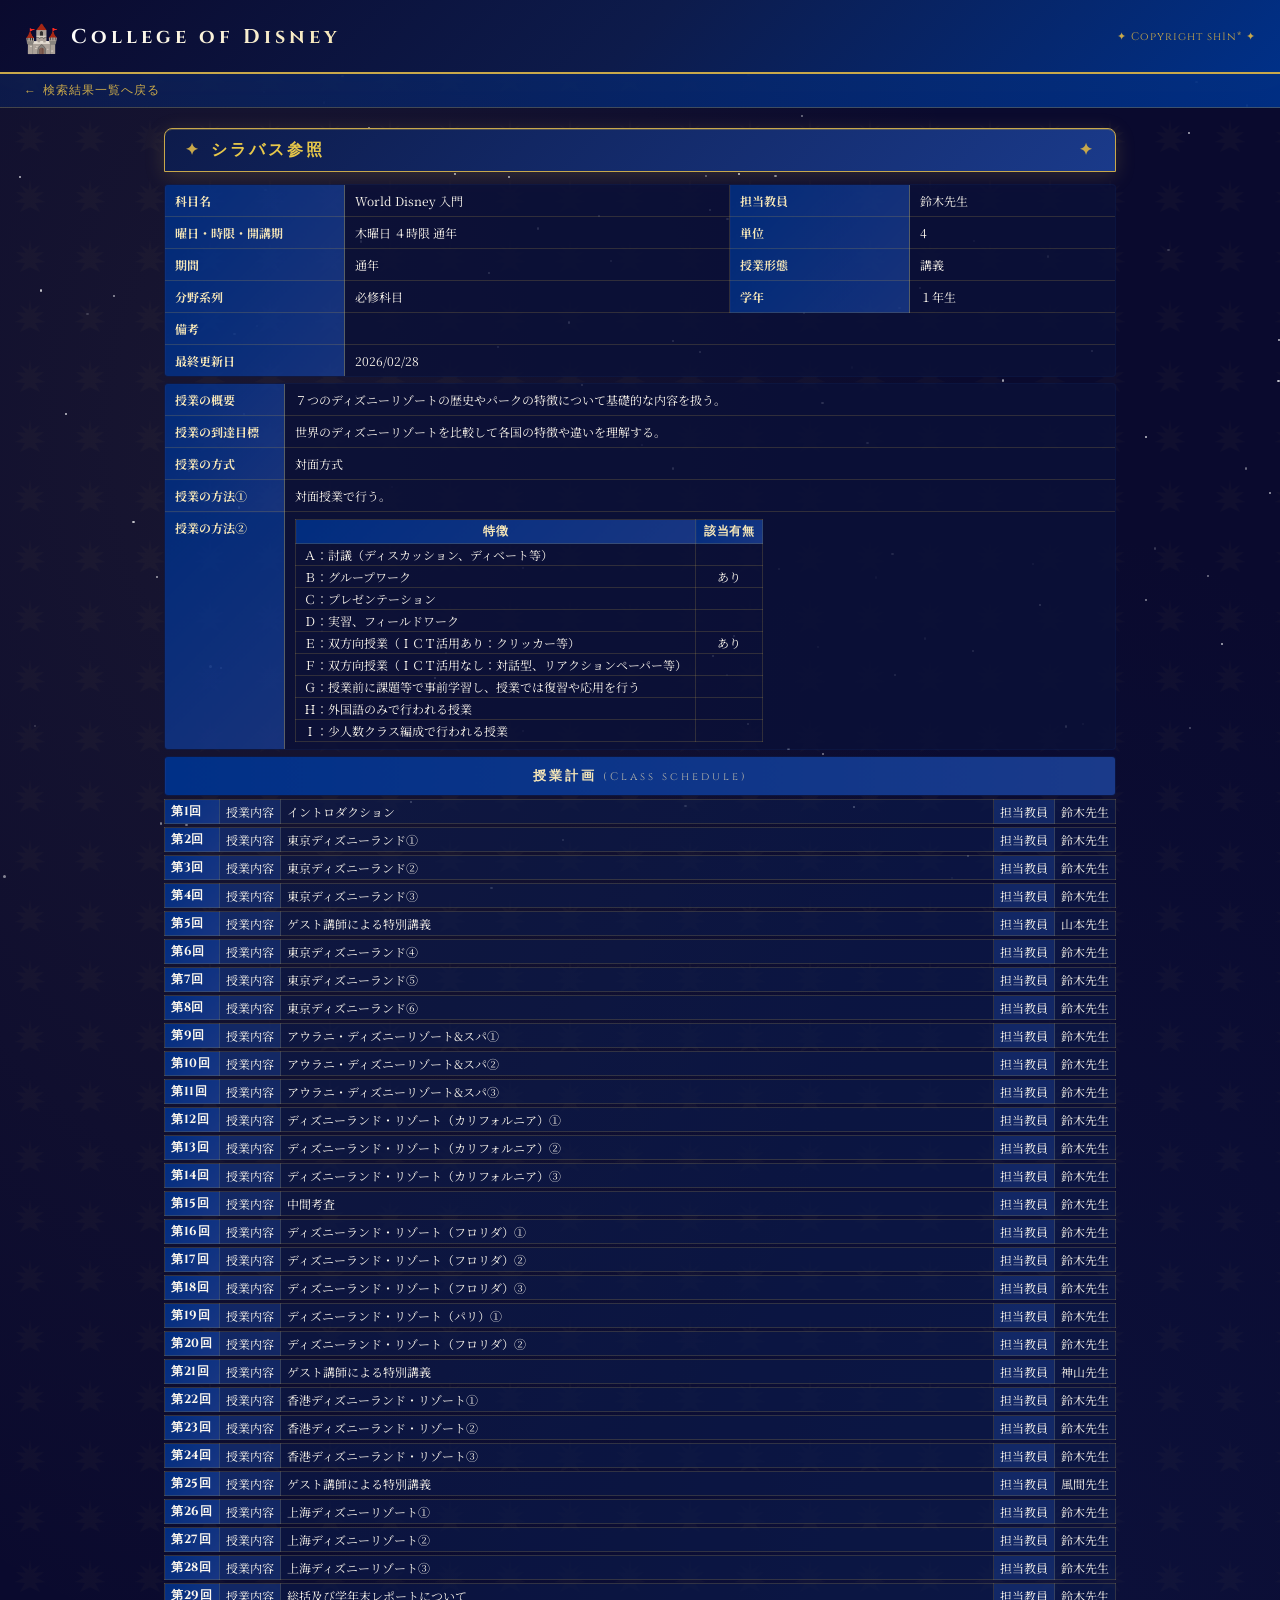
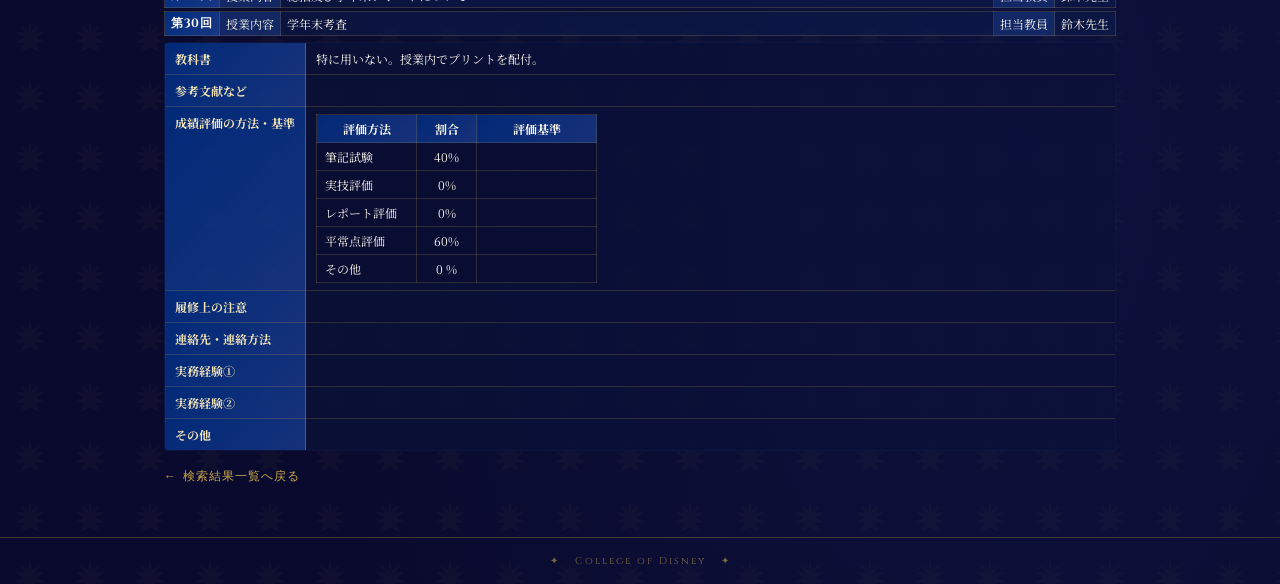
==== 00_通年/000404_World Disney 入門.html @ 27bf5c4a "Add files via upload" ====
<!DOCTYPE html>
<html lang="ja">
<head>
<meta charset="UTF-8">
<meta name="viewport" content="width=device-width, initial-scale=1.0">
<title>College of Disney</title>
<link href="https://fonts.googleapis.com/css2?family=Cinzel:wght@400;700;900&family=Noto+Serif+JP:wght@400;700&display=swap" rel="stylesheet">
<style>
  :root {
    --disney-blue: #003087;
    --disney-gold: #C8A84B;
    --disney-dark: #0A0A2E;
    --disney-midnight: #0D1B4B;
    --disney-sky: #1A3A8A;
    --disney-light-gold: #F5E6B8;
    --disney-cream: #FDF8EE;
    --disney-accent: #E8C84A;
    --disney-red: #C41E3A;
    --star-color: #FFD700;
  }

  * { margin: 0; padding: 0; box-sizing: border-box; }

  body {
    font-family: "Noto Serif JP", "游明朝", "Yu Mincho", serif;
    font-size: 13px;
    background: var(--disney-dark);
    color: var(--disney-cream);
    min-height: 100vh;
    background-image: 
      radial-gradient(ellipse at 20% 20%, rgba(200, 168, 75, 0.08) 0%, transparent 50%),
      radial-gradient(ellipse at 80% 80%, rgba(26, 58, 138, 0.15) 0%, transparent 50%),
      url("data:image/svg+xml,%3Csvg width='60' height='60' viewBox='0 0 60 60' xmlns='http://www.w3.org/2000/svg'%3E%3Cg fill='none' fill-rule='evenodd'%3E%3Cg fill='%23C8A84B' fill-opacity='0.03'%3E%3Cpath d='M30 0 L31.5 10 L40 5 L34 13 L44 12 L36 18 L45 22 L35 23 L40 32 L30 27 L20 32 L25 23 L15 22 L24 18 L16 12 L26 13 L20 5 L28.5 10 Z'/%3E%3C/g%3E%3C/g%3E%3C/svg%3E");
  }

  /* Sparkle animation */
  @keyframes sparkle {
    0%, 100% { opacity: 0; transform: scale(0.5); }
    50% { opacity: 1; transform: scale(1); }
  }
  @keyframes shimmer {
    0% { background-position: -200% center; }
    100% { background-position: 200% center; }
  }
  @keyframes float {
    0%, 100% { transform: translateY(0px); }
    50% { transform: translateY(-4px); }
  }
  @keyframes twinkle {
    0%, 100% { opacity: 0.3; }
    50% { opacity: 1; }
  }

  /* Stars background */
  .stars {
    position: fixed;
    top: 0; left: 0;
    width: 100%; height: 100%;
    pointer-events: none;
    z-index: 0;
    overflow: hidden;
  }
  .star {
    position: absolute;
    width: 2px; height: 2px;
    background: #fff;
    border-radius: 50%;
    animation: twinkle var(--duration, 3s) var(--delay, 0s) infinite;
  }

  /* Header */
  .header {
    position: relative;
    z-index: 10;
    background: linear-gradient(135deg, var(--disney-dark) 0%, var(--disney-midnight) 50%, var(--disney-blue) 100%);
    padding: 16px 24px;
    display: flex;
    align-items: center;
    justify-content: space-between;
    border-bottom: 2px solid var(--disney-gold);
    box-shadow: 0 4px 30px rgba(200, 168, 75, 0.3);
  }
  .header::before {
    content: '';
    position: absolute;
    bottom: -1px; left: 0; right: 0;
    height: 1px;
    background: linear-gradient(90deg, transparent, var(--disney-gold), transparent);
  }
  .header-logo {
    display: flex;
    align-items: center;
    gap: 12px;
  }
  .header-logo .db-badge {
    background: linear-gradient(135deg, var(--disney-gold), var(--disney-accent));
    color: var(--disney-dark);
    padding: 4px 10px;
    font-size: 11px;
    font-weight: 900;
    font-family: 'Cinzel', serif;
    border-radius: 4px;
    letter-spacing: 1px;
    box-shadow: 0 2px 8px rgba(200, 168, 75, 0.5);
  }
  .header-logo .portal-text {
    color: #fff;
    font-family: 'Cinzel', serif;
    font-size: 20px;
    font-weight: 700;
    letter-spacing: 4px;
    background: linear-gradient(135deg, #fff 0%, var(--disney-light-gold) 50%, #fff 100%);
    background-size: 200% auto;
    -webkit-background-clip: text;
    -webkit-text-fill-color: transparent;
    animation: shimmer 4s linear infinite;
  }
  .castle-icon {
    font-size: 28px;
    animation: float 3s ease-in-out infinite;
  }
  .header-right {
    color: var(--disney-gold);
    font-size: 11px;
    font-family: 'Cinzel', serif;
    letter-spacing: 1px;
  }

  /* Header links */
  .header-links {
    position: relative;
    z-index: 10;
    display: flex;
    gap: 12px;
    padding: 8px 24px;
    background: linear-gradient(90deg, rgba(13, 27, 75, 0.95), rgba(0, 48, 135, 0.95));
    border-bottom: 1px solid rgba(200, 168, 75, 0.3);
    font-size: 12px;
  }

  /* Main content */
  .main-wrapper {
    position: relative;
    z-index: 10;
    padding: 20px 24px;
    max-width: 1000px;
    margin: 0 auto;
  }

  /* Title bar */
  .page-title {
    background: linear-gradient(135deg, var(--disney-midnight), var(--disney-sky));
    border: 1px solid var(--disney-gold);
    border-radius: 8px 8px 0 0;
    padding: 10px 20px;
    font-family: 'Cinzel', serif;
    font-size: 16px;
    font-weight: 700;
    color: var(--disney-accent);
    margin-bottom: 12px;
    letter-spacing: 3px;
    display: flex;
    align-items: center;
    gap: 10px;
    box-shadow: 0 4px 20px rgba(200, 168, 75, 0.2), inset 0 1px 0 rgba(200, 168, 75, 0.3);
  }
  .page-title::before {
    content: '✦';
    color: var(--disney-gold);
    animation: sparkle 2s infinite;
  }
  .page-title::after {
    content: '✦';
    color: var(--disney-gold);
    animation: sparkle 2s infinite 1s;
    margin-left: auto;
  }

  /* Info table */
  .info-table {
    width: 100%;
    border-collapse: collapse;
    background: rgba(13, 27, 75, 0.6);
    margin-bottom: 3px;
    border: 1px solid rgba(200, 168, 75, 0.3);
    border-radius: 4px;
    overflow: hidden;
  }
  .info-table td, .info-table th {
    border: 1px solid rgba(200, 168, 75, 0.2);
    padding: 7px 10px;
    vertical-align: top;
    font-size: 12px;
  }
  .info-table .label {
    background: linear-gradient(135deg, rgba(0, 48, 135, 0.8), rgba(26, 58, 138, 0.8));
    color: var(--disney-light-gold);
    font-weight: 700;
    width: 180px;
    white-space: nowrap;
    border-right: 1px solid rgba(200, 168, 75, 0.4);
    font-family: 'Noto Serif JP', serif;
  }
  .info-table .label-en {
    font-size: 9px;
    color: rgba(200, 168, 75, 0.7);
    font-weight: normal;
    display: block;
    font-family: 'Cinzel', serif;
    letter-spacing: 0.5px;
    margin-top: 2px;
  }
  .info-table .value {
    background: rgba(10, 10, 46, 0.5);
    color: var(--disney-cream);
  }
  .info-table .section-header {
    background: linear-gradient(90deg, var(--disney-blue), var(--disney-sky));
    color: var(--disney-accent);
    font-weight: 700;
    font-size: 13px;
    font-family: 'Cinzel', serif;
    letter-spacing: 2px;
    border: none;
    padding: 8px 12px;
  }

  /* Class schedule table */
  .schedule-table {
    width: 100%;
    border-collapse: collapse;
    background: rgba(13, 27, 75, 0.6);
    margin-bottom: 3px;
  }
  .schedule-table td, .schedule-table th {
    border: 1px solid rgba(200, 168, 75, 0.2);
    padding: 5px 8px;
    vertical-align: top;
    font-size: 12px;
    color: var(--disney-cream);
  }

  /* Assessment table */
  .assess-table {
    width: 100%;
    border-collapse: collapse;
    background: rgba(10, 10, 46, 0.4);
  }
  .assess-table td, .assess-table th {
    border: 1px solid rgba(200, 168, 75, 0.2);
    padding: 5px 8px;
    font-size: 12px;
    color: var(--disney-cream);
  }
  .assess-table th {
    background: linear-gradient(135deg, rgba(0, 48, 135, 0.8), rgba(26, 58, 138, 0.8));
    color: var(--disney-light-gold);
    font-weight: 700;
    text-align: center;
    font-family: 'Noto Serif JP', serif;
  }
  .assess-table td { text-align: center; }
  .assess-table td:first-child { text-align: left; }

  a { color: var(--disney-gold); text-decoration: none; }
  a:hover { color: var(--disney-accent); text-decoration: underline; }

  .back-link {
    font-size: 12px;
    color: var(--disney-gold);
    cursor: pointer;
    text-decoration: none;
    display: inline-flex;
    align-items: center;
    gap: 6px;
    font-family: 'Cinzel', serif;
    letter-spacing: 1px;
    transition: color 0.2s;
  }
  .back-link::before { content: '← '; }
  .back-link:hover { color: var(--disney-accent); }

  .fav-link {
    font-size: 12px;
    color: var(--disney-gold);
    cursor: pointer;
    text-decoration: none;
  }

  /* Override inline styles for schedule cells */
  table [style*="background:#ddeeff"] {
    background: linear-gradient(135deg, rgba(0, 48, 135, 0.9), rgba(26, 58, 138, 0.9)) !important;
    color: var(--disney-light-gold) !important;
    border-color: rgba(200, 168, 75, 0.3) !important;
    font-family: 'Cinzel', serif;
    letter-spacing: 0.5px;
  }
  table [style*="background:#eef4ff"] {
    background: rgba(26, 58, 138, 0.5) !important;
    color: var(--disney-light-gold) !important;
    border-color: rgba(200, 168, 75, 0.2) !important;
  }
  table [style*="border:1px solid #aabbcc"] {
    border-color: rgba(200, 168, 75, 0.2) !important;
    color: var(--disney-cream) !important;
  }
  table [style*="background:#fff9e6"] {
    background: rgba(200, 168, 75, 0.1) !important;
    color: var(--disney-cream) !important;
  }

  /* Inner nested table theming */
  table table td, table table th {
    background: inherit;
    color: var(--disney-cream) !important;
    border-color: rgba(200, 168, 75, 0.2) !important;
  }
  table table th[style*="background:#ddeeff"] {
    background: linear-gradient(135deg, rgba(0, 48, 135, 0.9), rgba(26, 58, 138, 0.9)) !important;
    color: var(--disney-light-gold) !important;
  }

  /* Decorative divider */
  .magic-divider {
    text-align: center;
    color: var(--disney-gold);
    font-size: 14px;
    margin: 12px 0;
    letter-spacing: 8px;
    opacity: 0.7;
  }

  /* Section separator label */
  td.section-header-disney {
    background: linear-gradient(90deg, var(--disney-midnight), var(--disney-sky), var(--disney-midnight)) !important;
    color: var(--disney-accent) !important;
    font-family: 'Cinzel', serif !important;
    letter-spacing: 3px !important;
    text-align: center;
    font-size: 13px !important;
    padding: 10px !important;
    border-top: 1px solid rgba(200, 168, 75, 0.4) !important;
    border-bottom: 1px solid rgba(200, 168, 75, 0.4) !important;
  }

  /* Footer */
  .footer-bottom {
    position: relative;
    z-index: 10;
    text-align: center;
    padding: 16px;
    border-top: 1px solid rgba(200, 168, 75, 0.3);
    color: rgba(200, 168, 75, 0.6);
    font-family: 'Cinzel', serif;
    font-size: 10px;
    letter-spacing: 2px;
    margin-top: 20px;
  }
</style>
</head>
<body>

<!-- Twinkling stars background -->
<div class="stars" id="stars"></div>

<!-- Header -->
<div class="header">
  <div class="header-logo">
    <span class="castle-icon">🏰</span>
    <span class="portal-text">College of Disney</span>
  </div>
  <div class="header-right">✦ Copyright sh1n* ✦</div>
</div>

<!-- Header links -->
<div class="header-links">
  <a class="back-link" href="../index.html">検索結果一覧へ戻る</a>
</div>

<!-- Main content -->
<div class="main-wrapper">
  <div class="page-title">シラバス参照</div>

  <!-- Basic info table -->
  <table class="info-table">
    <tr>
      <td class="label">科目名</td>
      <td class="value">World Disney 入門</td>
      <td class="label">担当教員</td>
      <td class="value">鈴木先生</td>
    </tr>
    <tr>
      <td class="label">曜日・時限・開講期</td>
      <td class="value">木曜日 ４時限 通年</td>
      <td class="label">単位</td>
      <td class="value">4</td>
    </tr>
    <tr>
      <td class="label">期間</td>
      <td class="value">通年</td>
      <td class="label">授業形態</td>
      <td class="value">講義</td>
    </tr>
    <tr>
      <td class="label">分野系列</td>
      <td class="value">必修科目</td>
      <td class="label">学年</td>
      <td class="value">１年生</td>
    </tr>
    
    <tr>
      <td class="label">備考</td>
      <td class="value" colspan="3">&nbsp;</td>
    </tr>
    <tr>
      <td class="label">最終更新日</td>
      <td class="value" colspan="3">2026/02/28</td>
    </tr>
  </table>

  <!-- Outline -->
  <table class="info-table" style="margin-top:6px;">

    <tr>
      <td class="label" style="width:120px;">授業の概要</td>
      <td class="value">
        ７つのディズニーリゾートの歴史やパークの特徴について基礎的な内容を扱う。
      </td>
    </tr>

    <tr>
      <td class="label" style="width:120px;">授業の到達目標</td>
      <td class="value">
        世界のディズニーリゾートを比較して各国の特徴や違いを理解する。
      </td>
    </tr>

    <tr>
      <td class="label" style="width:120px;">授業の方式</td>
      <td class="value">対面方式</td>
    </tr>

    <tr>
      <td class="label" style="width:120px;">授業の方法①</td>
      <td class="value">
        対面授業で行う。
      </td>
    </tr>

    <tr>
      <td class="label" style="width:120px;">授業の方法②</td>
      <td class="value">
        <table style="border-collapse:collapse; font-size:12px;">
          <tr>
            <th style="border:1px solid #aabbcc; padding:3px 8px; background:#ddeeff;">特徴</th>
            <th style="border:1px solid #aabbcc; padding:3px 8px; background:#ddeeff;">該当有無</th>
          </tr>
          <tr><td style="border:1px solid #aabbcc; padding:2px 8px;">Ａ：討議（ディスカッション、ディベート等）</td><td style="border:1px solid #aabbcc; padding:2px 8px; text-align:center;"></td></tr>
          <tr><td style="border:1px solid #aabbcc; padding:2px 8px;">Ｂ：グループワーク</td><td style="border:1px solid #aabbcc; padding:2px 8px; text-align:center;">あり</td></tr>
          <tr><td style="border:1px solid #aabbcc; padding:2px 8px;">Ｃ：プレゼンテーション</td><td style="border:1px solid #aabbcc; padding:2px 8px; text-align:center;"></td></tr>
          <tr><td style="border:1px solid #aabbcc; padding:2px 8px;">Ｄ：実習、フィールドワーク</td><td style="border:1px solid #aabbcc; padding:2px 8px; text-align:center;"></td></tr>
          <tr><td style="border:1px solid #aabbcc; padding:2px 8px;">Ｅ：双方向授業（ＩＣＴ活用あり：クリッカー等）</td><td style="border:1px solid #aabbcc; padding:2px 8px; text-align:center;">あり</td></tr>
          <tr><td style="border:1px solid #aabbcc; padding:2px 8px;">Ｆ：双方向授業（ＩＣＴ活用なし：対話型、リアクションペーパー等）</td><td style="border:1px solid #aabbcc; padding:2px 8px; text-align:center;"></td></tr>
          <tr><td style="border:1px solid #aabbcc; padding:2px 8px;">Ｇ：授業前に課題等で事前学習し、授業では復習や応用を行う</td><td style="border:1px solid #aabbcc; padding:2px 8px; text-align:center;"></td></tr>
          <tr><td style="border:1px solid #aabbcc; padding:2px 8px;">Ｈ：外国語のみで行われる授業</td><td style="border:1px solid #aabbcc; padding:2px 8px; text-align:center;"></td></tr>
          <tr><td style="border:1px solid #aabbcc; padding:2px 8px;">Ｉ：少人数クラス編成で行われる授業</td><td style="border:1px solid #aabbcc; padding:2px 8px; text-align:center;"></td></tr>
        </table>
      </td>
    </tr>
  </table>

  <!-- Schedule -->
  <table class="info-table" style="margin-top:6px;">
    <tr>
      <td colspan="4" class="label" style="font-size:13px; background:linear-gradient(90deg, #003087, #1A3A8A); color:#F5E6B8; font-family:'Cinzel',serif; letter-spacing:3px; text-align:center; padding:10px;">
        授業計画 <span style="font-weight:normal; font-size:11px; color:rgba(245,230,184,0.7);">(Class schedule)</span>
      </td>
    </tr>
  </table>

  <table class="schedule-table">
    <tr>
      <td style="background:#ddeeff; font-weight:bold; width:55px; border:1px solid #aabbcc; padding:3px 6px;" rowspan="3">第1回</td>
      <td style="background:#eef4ff; border:1px solid #aabbcc; padding:3px 6px; width:55px; white-space:nowrap;">授業内容</td>
      <td style="border:1px solid #aabbcc; padding:3px 6px;">イントロダクション</td>
      <td style="background:#eef4ff; border:1px solid #aabbcc; padding:3px 6px; width:50px; text-align:center; white-space:nowrap;">担当教員</td>
      <td style="border:1px solid #aabbcc; padding:3px 6px; width:60px; white-space:nowrap;">鈴木先生</td>
    </tr>
  </table>

  <table class="schedule-table" style="margin-top:2px;">
    <tr>
      <td style="background:#ddeeff; font-weight:bold; width:55px; border:1px solid #aabbcc; padding:3px 6px;" rowspan="3">第2回</td>
      <td style="background:#eef4ff; border:1px solid #aabbcc; padding:3px 6px; width:55px; white-space:nowrap;">授業内容</td>
      <td style="border:1px solid #aabbcc; padding:3px 6px;">東京ディズニーランド①</td>
      <td style="background:#eef4ff; border:1px solid #aabbcc; padding:3px 6px; width:50px; text-align:center; white-space:nowrap;">担当教員</td>
      <td style="border:1px solid #aabbcc; padding:3px 6px; width:60px; white-space:nowrap;">鈴木先生</td>
    </tr>
  </table>

  <table class="schedule-table" style="margin-top:2px;">
    <tr>
      <td style="background:#ddeeff; font-weight:bold; width:55px; border:1px solid #aabbcc; padding:3px 6px;" rowspan="3">第3回</td>
      <td style="background:#eef4ff; border:1px solid #aabbcc; padding:3px 6px; width:55px; white-space:nowrap;">授業内容</td>
      <td style="border:1px solid #aabbcc; padding:3px 6px;">東京ディズニーランド②</td>
      <td style="background:#eef4ff; border:1px solid #aabbcc; padding:3px 6px; width:50px; text-align:center; white-space:nowrap;">担当教員</td>
      <td style="border:1px solid #aabbcc; padding:3px 6px; width:60px; white-space:nowrap;">鈴木先生</td>
    </tr>
  </table>

  <table class="schedule-table" style="margin-top:2px;">
    <tr>
      <td style="background:#ddeeff; font-weight:bold; width:55px; border:1px solid #aabbcc; padding:3px 6px;" rowspan="3">第4回</td>
      <td style="background:#eef4ff; border:1px solid #aabbcc; padding:3px 6px; width:55px; white-space:nowrap;">授業内容</td>
      <td style="border:1px solid #aabbcc; padding:3px 6px;">東京ディズニーランド③</td>
      <td style="background:#eef4ff; border:1px solid #aabbcc; padding:3px 6px; width:50px; text-align:center; white-space:nowrap;">担当教員</td>
      <td style="border:1px solid #aabbcc; padding:3px 6px; width:60px; white-space:nowrap;">鈴木先生</td>
    </tr>
  </table>

  <table class="schedule-table" style="margin-top:2px;">
    <tr>
      <td style="background:#ddeeff; font-weight:bold; width:55px; border:1px solid #aabbcc; padding:3px 6px;" rowspan="3">第5回</td>
      <td style="background:#eef4ff; border:1px solid #aabbcc; padding:3px 6px; width:55px; white-space:nowrap;">授業内容</td>
      <td style="border:1px solid #aabbcc; padding:3px 6px;">ゲスト講師による特別講義</td>
      <td style="background:#eef4ff; border:1px solid #aabbcc; padding:3px 6px; width:50px; text-align:center; white-space:nowrap;">担当教員</td>
      <td style="border:1px solid #aabbcc; padding:3px 6px; width:60px; white-space:nowrap;">山本先生</td>
    </tr>
  </table>

  <table class="schedule-table" style="margin-top:2px;">
    <tr>
      <td style="background:#ddeeff; font-weight:bold; width:55px; border:1px solid #aabbcc; padding:3px 6px;" rowspan="3">第6回</td>
      <td style="background:#eef4ff; border:1px solid #aabbcc; padding:3px 6px; width:55px; white-space:nowrap;">授業内容</td>
      <td style="border:1px solid #aabbcc; padding:3px 6px;">東京ディズニーランド④</td>
      <td style="background:#eef4ff; border:1px solid #aabbcc; padding:3px 6px; width:50px; text-align:center; white-space:nowrap;">担当教員</td>
      <td style="border:1px solid #aabbcc; padding:3px 6px; width:60px; white-space:nowrap;">鈴木先生</td>
    </tr>
  </table>

  <table class="schedule-table" style="margin-top:2px;">
    <tr>
      <td style="background:#ddeeff; font-weight:bold; width:55px; border:1px solid #aabbcc; padding:3px 6px;" rowspan="3">第7回</td>
      <td style="background:#eef4ff; border:1px solid #aabbcc; padding:3px 6px; width:55px; white-space:nowrap;">授業内容</td>
      <td style="border:1px solid #aabbcc; padding:3px 6px;">東京ディズニーランド⑤</td>
      <td style="background:#eef4ff; border:1px solid #aabbcc; padding:3px 6px; width:50px; text-align:center; white-space:nowrap;">担当教員</td>
      <td style="border:1px solid #aabbcc; padding:3px 6px; width:60px; white-space:nowrap;">鈴木先生</td>
    </tr>
  </table>

  <table class="schedule-table" style="margin-top:2px;">
    <tr>
      <td style="background:#ddeeff; font-weight:bold; width:55px; border:1px solid #aabbcc; padding:3px 6px;" rowspan="3">第8回</td>
      <td style="background:#eef4ff; border:1px solid #aabbcc; padding:3px 6px; width:55px; white-space:nowrap;">授業内容</td>
      <td style="border:1px solid #aabbcc; padding:3px 6px;">東京ディズニーランド⑥</td>
      <td style="background:#eef4ff; border:1px solid #aabbcc; padding:3px 6px; width:50px; text-align:center; white-space:nowrap;">担当教員</td>
      <td style="border:1px solid #aabbcc; padding:3px 6px; width:60px; white-space:nowrap;">鈴木先生</td>
    </tr>
  </table>

  <table class="schedule-table" style="margin-top:2px;">
    <tr>
      <td style="background:#ddeeff; font-weight:bold; width:55px; border:1px solid #aabbcc; padding:3px 6px;" rowspan="3">第9回</td>
      <td style="background:#eef4ff; border:1px solid #aabbcc; padding:3px 6px; width:55px; white-space:nowrap;">授業内容</td>
      <td style="border:1px solid #aabbcc; padding:3px 6px;">アウラニ・ディズニーリゾート&スパ①</td>
      <td style="background:#eef4ff; border:1px solid #aabbcc; padding:3px 6px; width:50px; text-align:center; white-space:nowrap;">担当教員</td>
      <td style="border:1px solid #aabbcc; padding:3px 6px; width:60px; white-space:nowrap;">鈴木先生</td>
    </tr>
  </table>

  <table class="schedule-table" style="margin-top:2px;">
    <tr>
      <td style="background:#ddeeff; font-weight:bold; width:55px; border:1px solid #aabbcc; padding:3px 6px;" rowspan="3">第10回</td>
      <td style="background:#eef4ff; border:1px solid #aabbcc; padding:3px 6px; width:55px; white-space:nowrap;">授業内容</td>
      <td style="border:1px solid #aabbcc; padding:3px 6px;">アウラニ・ディズニーリゾート&スパ②</td>
      <td style="background:#eef4ff; border:1px solid #aabbcc; padding:3px 6px; width:50px; text-align:center; white-space:nowrap;">担当教員</td>
      <td style="border:1px solid #aabbcc; padding:3px 6px; width:60px; white-space:nowrap;">鈴木先生</td>
    </tr>
  </table>

  <table class="schedule-table" style="margin-top:2px;">
    <tr>
      <td style="background:#ddeeff; font-weight:bold; width:55px; border:1px solid #aabbcc; padding:3px 6px;" rowspan="3">第11回</td>
      <td style="background:#eef4ff; border:1px solid #aabbcc; padding:3px 6px; width:55px; white-space:nowrap;">授業内容</td>
      <td style="border:1px solid #aabbcc; padding:3px 6px;">アウラニ・ディズニーリゾート&スパ③</td>
      <td style="background:#eef4ff; border:1px solid #aabbcc; padding:3px 6px; width:50px; text-align:center; white-space:nowrap;">担当教員</td>
      <td style="border:1px solid #aabbcc; padding:3px 6px; width:60px; white-space:nowrap;">鈴木先生</td>
    </tr>
  </table>

  <table class="schedule-table" style="margin-top:2px;">
    <tr>
      <td style="background:#ddeeff; font-weight:bold; width:55px; border:1px solid #aabbcc; padding:3px 6px;" rowspan="3">第12回</td>
      <td style="background:#eef4ff; border:1px solid #aabbcc; padding:3px 6px; width:55px; white-space:nowrap;">授業内容</td>
      <td style="border:1px solid #aabbcc; padding:3px 6px;">ディズニーランド・リゾート（カリフォルニア）①</td>
      <td style="background:#eef4ff; border:1px solid #aabbcc; padding:3px 6px; width:50px; text-align:center; white-space:nowrap;">担当教員</td>
      <td style="border:1px solid #aabbcc; padding:3px 6px; width:60px; white-space:nowrap;">鈴木先生</td>
    </tr>
  </table>

  <table class="schedule-table" style="margin-top:2px;">
    <tr>
      <td style="background:#ddeeff; font-weight:bold; width:55px; border:1px solid #aabbcc; padding:3px 6px;" rowspan="3">第13回</td>
      <td style="background:#eef4ff; border:1px solid #aabbcc; padding:3px 6px; width:55px; white-space:nowrap;">授業内容</td>
      <td style="border:1px solid #aabbcc; padding:3px 6px;">ディズニーランド・リゾート（カリフォルニア）②</td>
      <td style="background:#eef4ff; border:1px solid #aabbcc; padding:3px 6px; width:50px; text-align:center; white-space:nowrap;">担当教員</td>
      <td style="border:1px solid #aabbcc; padding:3px 6px; width:60px; white-space:nowrap;">鈴木先生</td>
    </tr>
  </table>

  <table class="schedule-table" style="margin-top:2px;">
    <tr>
      <td style="background:#ddeeff; font-weight:bold; width:55px; border:1px solid #aabbcc; padding:3px 6px;" rowspan="3">第14回</td>
      <td style="background:#eef4ff; border:1px solid #aabbcc; padding:3px 6px; width:55px; white-space:nowrap;">授業内容</td>
      <td style="border:1px solid #aabbcc; padding:3px 6px;">ディズニーランド・リゾート（カリフォルニア）③</td>
      <td style="background:#eef4ff; border:1px solid #aabbcc; padding:3px 6px; width:50px; text-align:center; white-space:nowrap;">担当教員</td>
      <td style="border:1px solid #aabbcc; padding:3px 6px; width:60px; white-space:nowrap;">鈴木先生</td>
    </tr>
  </table>

  <table class="schedule-table" style="margin-top:2px;">
    <tr>
      <td style="background:#ddeeff; font-weight:bold; width:55px; border:1px solid #aabbcc; padding:3px 6px;" rowspan="3">第15回</td>
      <td style="background:#eef4ff; border:1px solid #aabbcc; padding:3px 6px; width:55px; white-space:nowrap;">授業内容</td>
      <td style="border:1px solid #aabbcc; padding:3px 6px;">中間考査</td>
      <td style="background:#eef4ff; border:1px solid #aabbcc; padding:3px 6px; width:50px; text-align:center; white-space:nowrap;">担当教員</td>
      <td style="border:1px solid #aabbcc; padding:3px 6px; width:60px; white-space:nowrap;">鈴木先生</td>
    </tr>
  </table>

  <table class="schedule-table" style="margin-top:2px;">
    <tr>
      <td style="background:#ddeeff; font-weight:bold; width:55px; border:1px solid #aabbcc; padding:3px 6px;" rowspan="3">第16回</td>
      <td style="background:#eef4ff; border:1px solid #aabbcc; padding:3px 6px; width:55px; white-space:nowrap;">授業内容</td>
      <td style="border:1px solid #aabbcc; padding:3px 6px;">ディズニーランド・リゾート（フロリダ）①</td>
      <td style="background:#eef4ff; border:1px solid #aabbcc; padding:3px 6px; width:50px; text-align:center; white-space:nowrap;">担当教員</td>
      <td style="border:1px solid #aabbcc; padding:3px 6px; width:60px; white-space:nowrap;">鈴木先生</td>
    </tr>
  </table>

  <table class="schedule-table" style="margin-top:2px;">
    <tr>
      <td style="background:#ddeeff; font-weight:bold; width:55px; border:1px solid #aabbcc; padding:3px 6px;" rowspan="3">第17回</td>
      <td style="background:#eef4ff; border:1px solid #aabbcc; padding:3px 6px; width:55px; white-space:nowrap;">授業内容</td>
      <td style="border:1px solid #aabbcc; padding:3px 6px;">ディズニーランド・リゾート（フロリダ）②</td>
      <td style="background:#eef4ff; border:1px solid #aabbcc; padding:3px 6px; width:50px; text-align:center; white-space:nowrap;">担当教員</td>
      <td style="border:1px solid #aabbcc; padding:3px 6px; width:60px; white-space:nowrap;">鈴木先生</td>
    </tr>
  </table>

  <table class="schedule-table" style="margin-top:2px;">
    <tr>
      <td style="background:#ddeeff; font-weight:bold; width:55px; border:1px solid #aabbcc; padding:3px 6px;" rowspan="3">第18回</td>
      <td style="background:#eef4ff; border:1px solid #aabbcc; padding:3px 6px; width:55px; white-space:nowrap;">授業内容</td>
      <td style="border:1px solid #aabbcc; padding:3px 6px;">ディズニーランド・リゾート（フロリダ）③</td>
      <td style="background:#eef4ff; border:1px solid #aabbcc; padding:3px 6px; width:50px; text-align:center; white-space:nowrap;">担当教員</td>
      <td style="border:1px solid #aabbcc; padding:3px 6px; width:60px; white-space:nowrap;">鈴木先生</td>
    </tr>
  </table>

  <table class="schedule-table" style="margin-top:2px;">
    <tr>
      <td style="background:#ddeeff; font-weight:bold; width:55px; border:1px solid #aabbcc; padding:3px 6px;" rowspan="3">第19回</td>
      <td style="background:#eef4ff; border:1px solid #aabbcc; padding:3px 6px; width:55px; white-space:nowrap;">授業内容</td>
      <td style="border:1px solid #aabbcc; padding:3px 6px;">ディズニーランド・リゾート（パリ）①</td>
      <td style="background:#eef4ff; border:1px solid #aabbcc; padding:3px 6px; width:50px; text-align:center; white-space:nowrap;">担当教員</td>
      <td style="border:1px solid #aabbcc; padding:3px 6px; width:60px; white-space:nowrap;">鈴木先生</td>
    </tr>
  </table>

  <table class="schedule-table" style="margin-top:2px;">
    <tr>
      <td style="background:#ddeeff; font-weight:bold; width:55px; border:1px solid #aabbcc; padding:3px 6px;" rowspan="3">第20回</td>
      <td style="background:#eef4ff; border:1px solid #aabbcc; padding:3px 6px; width:55px; white-space:nowrap;">授業内容</td>
      <td style="border:1px solid #aabbcc; padding:3px 6px;">ディズニーランド・リゾート（フロリダ）②</td>
      <td style="background:#eef4ff; border:1px solid #aabbcc; padding:3px 6px; width:50px; text-align:center; white-space:nowrap;">担当教員</td>
      <td style="border:1px solid #aabbcc; padding:3px 6px; width:60px; white-space:nowrap;">鈴木先生</td>
    </tr>
  </table>

  <table class="schedule-table" style="margin-top:2px;">
    <tr>
      <td style="background:#ddeeff; font-weight:bold; width:55px; border:1px solid #aabbcc; padding:3px 6px;" rowspan="3">第21回</td>
      <td style="background:#eef4ff; border:1px solid #aabbcc; padding:3px 6px; width:55px; white-space:nowrap;">授業内容</td>
      <td style="border:1px solid #aabbcc; padding:3px 6px;">ゲスト講師による特別講義</td>
      <td style="background:#eef4ff; border:1px solid #aabbcc; padding:3px 6px; width:50px; text-align:center; white-space:nowrap;">担当教員</td>
      <td style="border:1px solid #aabbcc; padding:3px 6px; width:60px; white-space:nowrap;">神山先生</td>
    </tr>
  </table>

  <table class="schedule-table" style="margin-top:2px;">
    <tr>
      <td style="background:#ddeeff; font-weight:bold; width:55px; border:1px solid #aabbcc; padding:3px 6px;" rowspan="3">第22回</td>
      <td style="background:#eef4ff; border:1px solid #aabbcc; padding:3px 6px; width:55px; white-space:nowrap;">授業内容</td>
      <td style="border:1px solid #aabbcc; padding:3px 6px;">香港ディズニーランド・リゾート①</td>
      <td style="background:#eef4ff; border:1px solid #aabbcc; padding:3px 6px; width:50px; text-align:center; white-space:nowrap;">担当教員</td>
      <td style="border:1px solid #aabbcc; padding:3px 6px; width:60px; white-space:nowrap;">鈴木先生</td>
    </tr>
  </table>

  <table class="schedule-table" style="margin-top:2px;">
    <tr>
      <td style="background:#ddeeff; font-weight:bold; width:55px; border:1px solid #aabbcc; padding:3px 6px;" rowspan="3">第23回</td>
      <td style="background:#eef4ff; border:1px solid #aabbcc; padding:3px 6px; width:55px; white-space:nowrap;">授業内容</td>
      <td style="border:1px solid #aabbcc; padding:3px 6px;">香港ディズニーランド・リゾート②</td>
      <td style="background:#eef4ff; border:1px solid #aabbcc; padding:3px 6px; width:50px; text-align:center; white-space:nowrap;">担当教員</td>
      <td style="border:1px solid #aabbcc; padding:3px 6px; width:60px; white-space:nowrap;">鈴木先生</td>
    </tr>
  </table>

  <table class="schedule-table" style="margin-top:2px;">
    <tr>
      <td style="background:#ddeeff; font-weight:bold; width:55px; border:1px solid #aabbcc; padding:3px 6px;" rowspan="3">第24回</td>
      <td style="background:#eef4ff; border:1px solid #aabbcc; padding:3px 6px; width:55px; white-space:nowrap;">授業内容</td>
      <td style="border:1px solid #aabbcc; padding:3px 6px;">香港ディズニーランド・リゾート③</td>
      <td style="background:#eef4ff; border:1px solid #aabbcc; padding:3px 6px; width:50px; text-align:center; white-space:nowrap;">担当教員</td>
      <td style="border:1px solid #aabbcc; padding:3px 6px; width:60px; white-space:nowrap;">鈴木先生</td>
    </tr>
  </table>

  <table class="schedule-table" style="margin-top:2px;">
    <tr>
      <td style="background:#ddeeff; font-weight:bold; width:55px; border:1px solid #aabbcc; padding:3px 6px;" rowspan="3">第25回</td>
      <td style="background:#eef4ff; border:1px solid #aabbcc; padding:3px 6px; width:55px; white-space:nowrap;">授業内容</td>
      <td style="border:1px solid #aabbcc; padding:3px 6px;">ゲスト講師による特別講義</td>
      <td style="background:#eef4ff; border:1px solid #aabbcc; padding:3px 6px; width:50px; text-align:center; white-space:nowrap;">担当教員</td>
      <td style="border:1px solid #aabbcc; padding:3px 6px; width:60px; white-space:nowrap;">風間先生</td>
    </tr>
  </table>

  <table class="schedule-table" style="margin-top:2px;">
    <tr>
      <td style="background:#ddeeff; font-weight:bold; width:55px; border:1px solid #aabbcc; padding:3px 6px;" rowspan="3">第26回</td>
      <td style="background:#eef4ff; border:1px solid #aabbcc; padding:3px 6px; width:55px; white-space:nowrap;">授業内容</td>
      <td style="border:1px solid #aabbcc; padding:3px 6px;">上海ディズニーリゾート①</td>
      <td style="background:#eef4ff; border:1px solid #aabbcc; padding:3px 6px; width:50px; text-align:center; white-space:nowrap;">担当教員</td>
      <td style="border:1px solid #aabbcc; padding:3px 6px; width:60px; white-space:nowrap;">鈴木先生</td>
    </tr>
  </table>

  <table class="schedule-table" style="margin-top:2px;">
    <tr>
      <td style="background:#ddeeff; font-weight:bold; width:55px; border:1px solid #aabbcc; padding:3px 6px;" rowspan="3">第27回</td>
      <td style="background:#eef4ff; border:1px solid #aabbcc; padding:3px 6px; width:55px; white-space:nowrap;">授業内容</td>
      <td style="border:1px solid #aabbcc; padding:3px 6px;">上海ディズニーリゾート②</td>
      <td style="background:#eef4ff; border:1px solid #aabbcc; padding:3px 6px; width:50px; text-align:center; white-space:nowrap;">担当教員</td>
      <td style="border:1px solid #aabbcc; padding:3px 6px; width:60px; white-space:nowrap;">鈴木先生</td>
    </tr>
  </table>

  <table class="schedule-table" style="margin-top:2px;">
    <tr>
      <td style="background:#ddeeff; font-weight:bold; width:55px; border:1px solid #aabbcc; padding:3px 6px;" rowspan="3">第28回</td>
      <td style="background:#eef4ff; border:1px solid #aabbcc; padding:3px 6px; width:55px; white-space:nowrap;">授業内容</td>
      <td style="border:1px solid #aabbcc; padding:3px 6px;">上海ディズニーリゾート③</td>
      <td style="background:#eef4ff; border:1px solid #aabbcc; padding:3px 6px; width:50px; text-align:center; white-space:nowrap;">担当教員</td>
      <td style="border:1px solid #aabbcc; padding:3px 6px; width:60px; white-space:nowrap;">鈴木先生</td>
    </tr>
  </table>

  <table class="schedule-table" style="margin-top:2px;">
    <tr>
      <td style="background:#ddeeff; font-weight:bold; width:55px; border:1px solid #aabbcc; padding:3px 6px;" rowspan="3">第29回</td>
      <td style="background:#eef4ff; border:1px solid #aabbcc; padding:3px 6px; width:55px; white-space:nowrap;">授業内容</td>
      <td style="border:1px solid #aabbcc; padding:3px 6px;">総括及び学年末レポートについて</td>
      <td style="background:#eef4ff; border:1px solid #aabbcc; padding:3px 6px; width:50px; text-align:center; white-space:nowrap;">担当教員</td>
      <td style="border:1px solid #aabbcc; padding:3px 6px; width:60px; white-space:nowrap;">鈴木先生</td>
    </tr>
  </table>

  <table class="schedule-table" style="margin-top:2px;">
    <tr>
      <td style="background:#ddeeff; font-weight:bold; width:55px; border:1px solid #aabbcc; padding:3px 6px;" rowspan="3">第30回</td>
      <td style="background:#eef4ff; border:1px solid #aabbcc; padding:3px 6px; width:55px; white-space:nowrap;">授業内容</td>
      <td style="border:1px solid #aabbcc; padding:3px 6px;">学年末考査</td>
      <td style="background:#eef4ff; border:1px solid #aabbcc; padding:3px 6px; width:50px; text-align:center; white-space:nowrap;">担当教員</td>
      <td style="border:1px solid #aabbcc; padding:3px 6px; width:60px; white-space:nowrap;">鈴木先生</td>
    </tr>
  </table>

  <!-- Remaining fields -->
  <table class="info-table" style="margin-top:6px;">

    <tr>
      <td class="label" style="width:120px;">教科書</td>
      <td class="value">特に用いない。授業内でプリントを配付。</td>
    </tr>

    <tr>
      <td class="label" style="width:120px;">参考文献など</td>
      <td class="value"></td>
    </tr>
    <tr>
      <td class="label" style="width:120px;">成績評価の方法・基準</td>
      <td class="value">
        <table class="assess-table" style="width:auto;">
          <tr>
            <th style="width:100px;">評価方法</th>
            <th style="width:60px;">割合</th>
            <th style="width:120px;">評価基準</th>
          </tr>
          <tr>
            <td>筆記試験</td>
            <td>40%</td>
            <td></td>
          </tr>
          <tr>
            <td>実技評価</td>
            <td>0%</td>
            <td></td>
          </tr>
          <tr>
            <td>レポート評価</td>
            <td>0%</td>
            <td></td>
          </tr>
          <tr>
            <td>平常点評価</td>
            <td>60%</td>
            <td></td>
          </tr>
          <tr>
            <td>その他</td>
            <td>0 %</td>
            <td></td>
          </tr>
        </table>
      </td>
    </tr>
    <tr>
      <td class="label" style="width:120px;">履修上の注意</td>
      <td class="value"></td>
    </tr>

    <tr>
      <td class="label" style="width:120px;">連絡先・連絡方法</td>
      <td class="value"></td>
    </tr>

    <tr>
      <td class="label" style="width:120px;">実務経験①</td>
      <td class="value"></td>
    </tr>

    <tr>
      <td class="label" style="width:120px;">実務経験②</td>
      <td class="value"></td>
    </tr>

    <tr>
      <td class="label" style="width:120px;">その他</td>
      <td class="value"></td>
    </tr>
    
  </table>

  <div style="padding: 12px 0; font-size:12px;">
    <a href="../index.html" class="back-link">検索結果一覧へ戻る</a>
  </div>

</div>

<div class="footer-bottom">
  ✦ &nbsp; College of Disney &nbsp; ✦
</div>

<script>
  // Generate twinkling stars
  const starsContainer = document.getElementById('stars');
  for (let i = 0; i < 120; i++) {
    const star = document.createElement('div');
    star.className = 'star';
    star.style.cssText = `
      left: ${Math.random() * 100}%;
      top: ${Math.random() * 100}%;
      --duration: ${2 + Math.random() * 4}s;
      --delay: ${Math.random() * 4}s;
      width: ${Math.random() > 0.8 ? 3 : 2}px;
      height: ${Math.random() > 0.8 ? 3 : 2}px;
      opacity: ${Math.random() * 0.7 + 0.1};
    `;
    starsContainer.appendChild(star);
  }
</script>
</body>
</html>
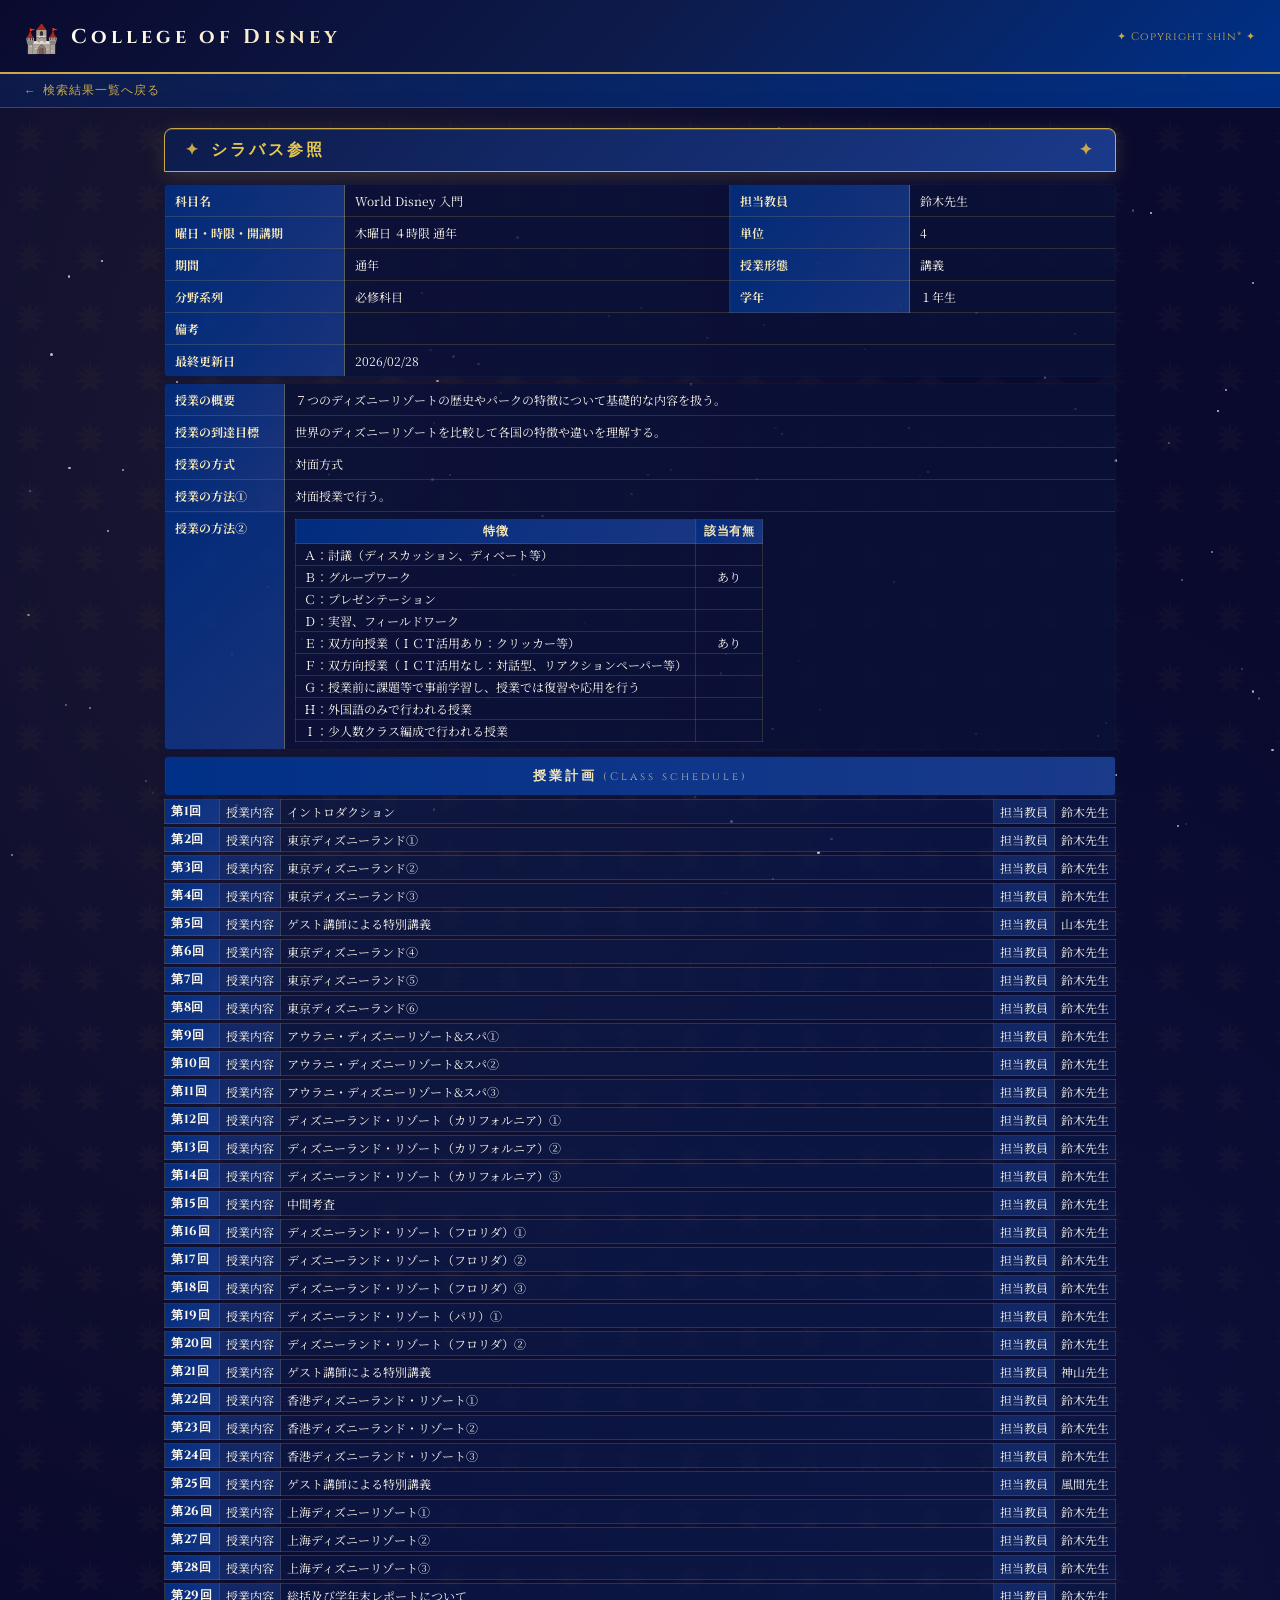
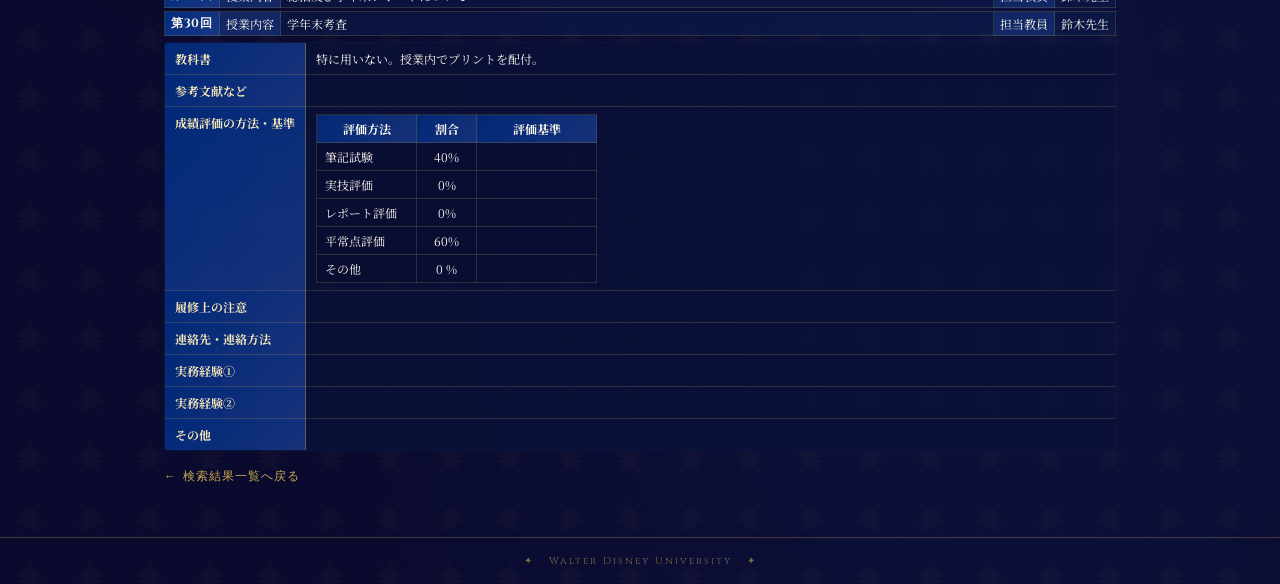
==== commit 6fc525b0: "Update 000404_World Disney 入門.html" ====
--- a/00_通年/000404_World Disney 入門.html
+++ b/00_通年/000404_World Disney 入門.html
@@ -3,7 +3,7 @@
 <head>
 <meta charset="UTF-8">
 <meta name="viewport" content="width=device-width, initial-scale=1.0">
-<title>College of Disney</title>
+<title>Walter Disney University</title>
 <link href="https://fonts.googleapis.com/css2?family=Cinzel:wght@400;700;900&family=Noto+Serif+JP:wght@400;700&display=swap" rel="stylesheet">
 <style>
   :root {
@@ -861,7 +861,7 @@
 </div>
 
 <div class="footer-bottom">
-  ✦ &nbsp; College of Disney &nbsp; ✦
+  ✦ &nbsp; Walter Disney University &nbsp; ✦
 </div>
 
 <script>
@@ -883,4 +883,4 @@
   }
 </script>
 </body>
-</html>+</html>
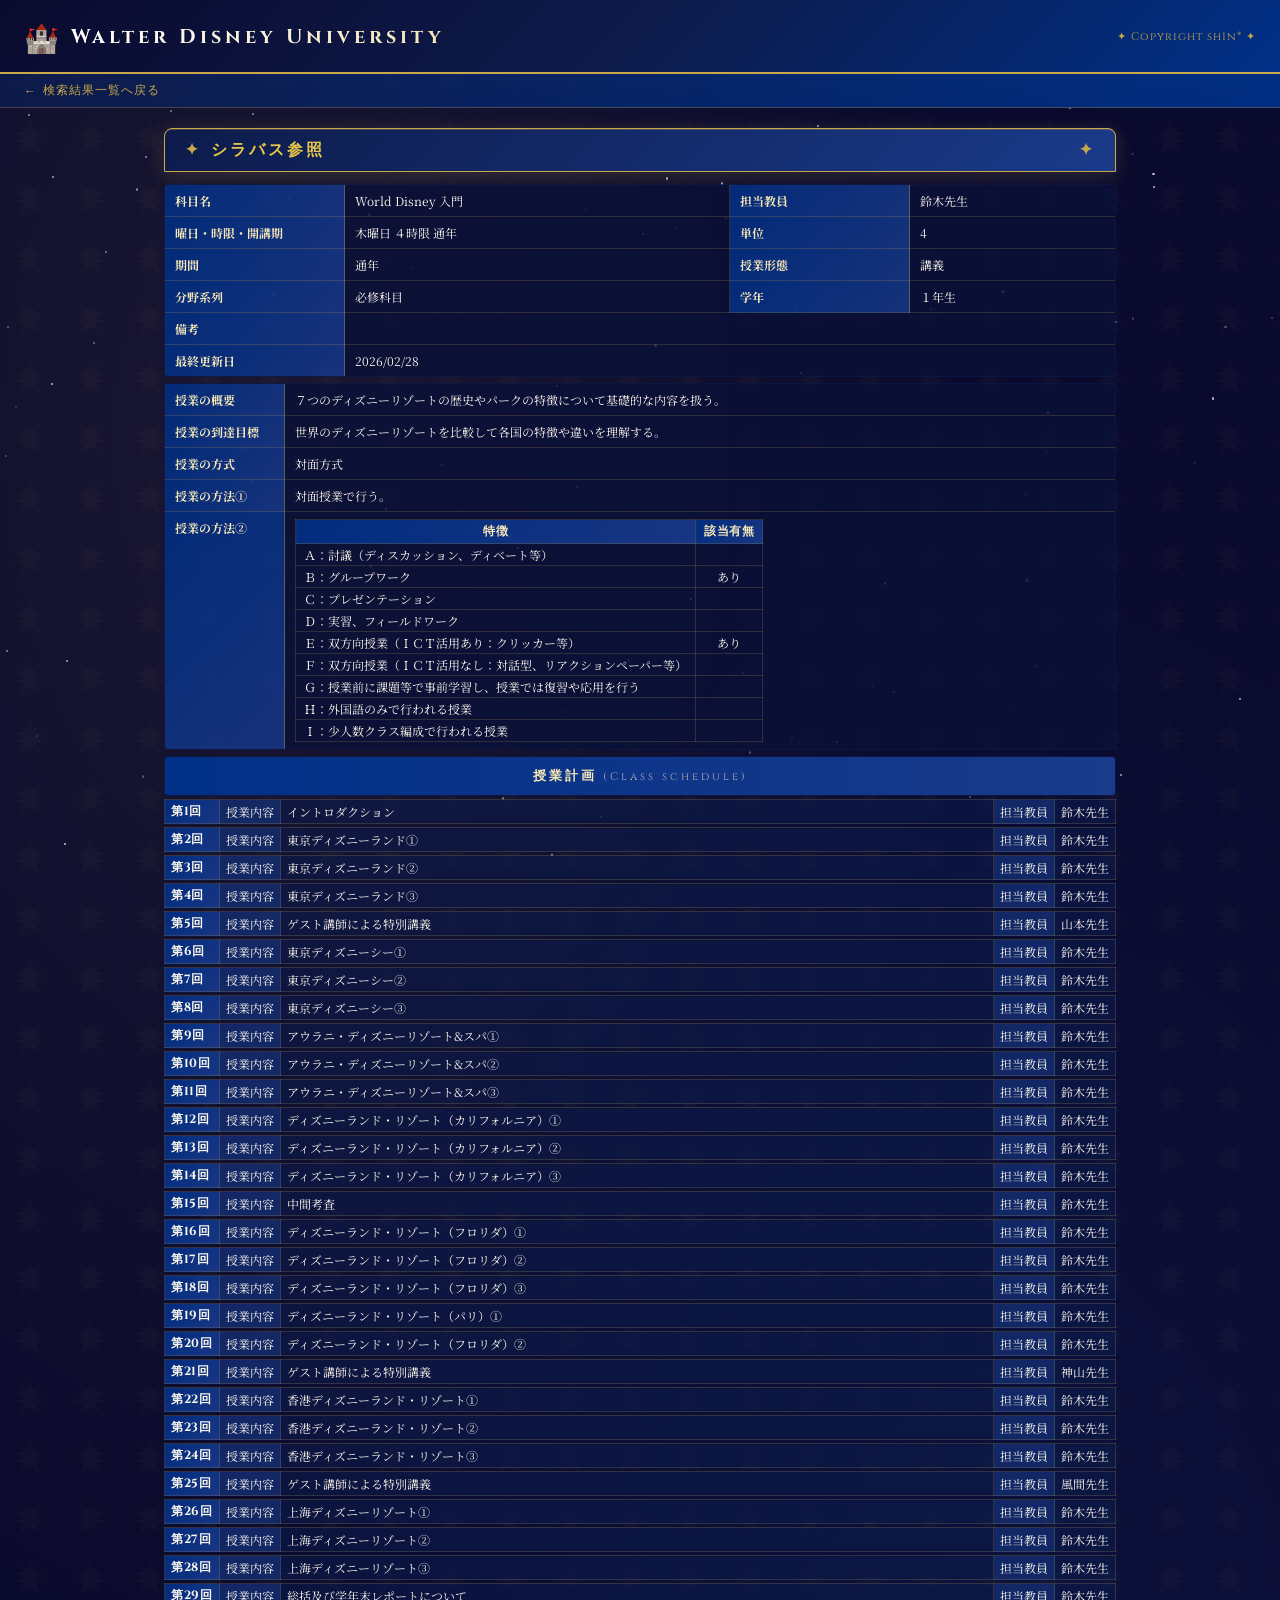
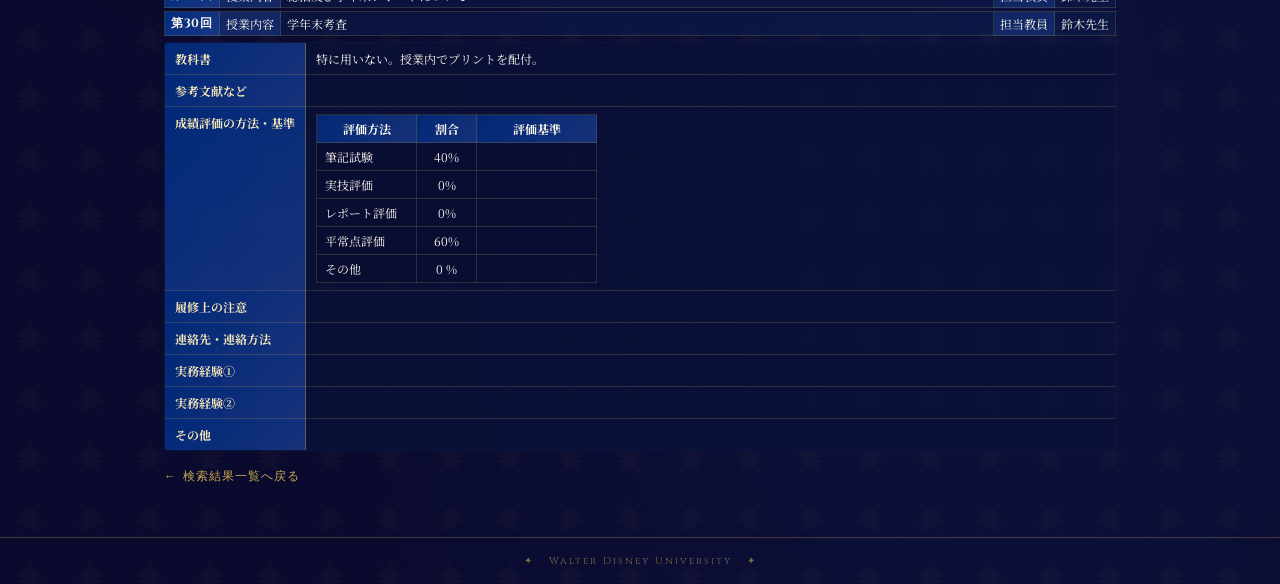
==== commit c0eedf5d: "Add files via upload" ====
--- a/00_通年/000404_World Disney 入門.html
+++ b/00_通年/000404_World Disney 入門.html
@@ -1,364 +1,14 @@
 <!DOCTYPE html>
-<html lang="ja">
-<head>
-<meta charset="UTF-8">
-<meta name="viewport" content="width=device-width, initial-scale=1.0">
-<title>Walter Disney University</title>
-<link href="https://fonts.googleapis.com/css2?family=Cinzel:wght@400;700;900&family=Noto+Serif+JP:wght@400;700&display=swap" rel="stylesheet">
-<style>
-  :root {
-    --disney-blue: #003087;
-    --disney-gold: #C8A84B;
-    --disney-dark: #0A0A2E;
-    --disney-midnight: #0D1B4B;
-    --disney-sky: #1A3A8A;
-    --disney-light-gold: #F5E6B8;
-    --disney-cream: #FDF8EE;
-    --disney-accent: #E8C84A;
-    --disney-red: #C41E3A;
-    --star-color: #FFD700;
-  }
-
-  * { margin: 0; padding: 0; box-sizing: border-box; }
-
-  body {
-    font-family: "Noto Serif JP", "游明朝", "Yu Mincho", serif;
-    font-size: 13px;
-    background: var(--disney-dark);
-    color: var(--disney-cream);
-    min-height: 100vh;
-    background-image: 
-      radial-gradient(ellipse at 20% 20%, rgba(200, 168, 75, 0.08) 0%, transparent 50%),
-      radial-gradient(ellipse at 80% 80%, rgba(26, 58, 138, 0.15) 0%, transparent 50%),
-      url("data:image/svg+xml,%3Csvg width='60' height='60' viewBox='0 0 60 60' xmlns='http://www.w3.org/2000/svg'%3E%3Cg fill='none' fill-rule='evenodd'%3E%3Cg fill='%23C8A84B' fill-opacity='0.03'%3E%3Cpath d='M30 0 L31.5 10 L40 5 L34 13 L44 12 L36 18 L45 22 L35 23 L40 32 L30 27 L20 32 L25 23 L15 22 L24 18 L16 12 L26 13 L20 5 L28.5 10 Z'/%3E%3C/g%3E%3C/g%3E%3C/svg%3E");
-  }
-
-  /* Sparkle animation */
-  @keyframes sparkle {
-    0%, 100% { opacity: 0; transform: scale(0.5); }
-    50% { opacity: 1; transform: scale(1); }
-  }
-  @keyframes shimmer {
-    0% { background-position: -200% center; }
-    100% { background-position: 200% center; }
-  }
-  @keyframes float {
-    0%, 100% { transform: translateY(0px); }
-    50% { transform: translateY(-4px); }
-  }
-  @keyframes twinkle {
-    0%, 100% { opacity: 0.3; }
-    50% { opacity: 1; }
-  }
-
-  /* Stars background */
-  .stars {
-    position: fixed;
-    top: 0; left: 0;
-    width: 100%; height: 100%;
-    pointer-events: none;
-    z-index: 0;
-    overflow: hidden;
-  }
-  .star {
-    position: absolute;
-    width: 2px; height: 2px;
-    background: #fff;
-    border-radius: 50%;
-    animation: twinkle var(--duration, 3s) var(--delay, 0s) infinite;
-  }
-
-  /* Header */
-  .header {
-    position: relative;
-    z-index: 10;
-    background: linear-gradient(135deg, var(--disney-dark) 0%, var(--disney-midnight) 50%, var(--disney-blue) 100%);
-    padding: 16px 24px;
-    display: flex;
-    align-items: center;
-    justify-content: space-between;
-    border-bottom: 2px solid var(--disney-gold);
-    box-shadow: 0 4px 30px rgba(200, 168, 75, 0.3);
-  }
-  .header::before {
-    content: '';
-    position: absolute;
-    bottom: -1px; left: 0; right: 0;
-    height: 1px;
-    background: linear-gradient(90deg, transparent, var(--disney-gold), transparent);
-  }
-  .header-logo {
-    display: flex;
-    align-items: center;
-    gap: 12px;
-  }
-  .header-logo .db-badge {
-    background: linear-gradient(135deg, var(--disney-gold), var(--disney-accent));
-    color: var(--disney-dark);
-    padding: 4px 10px;
-    font-size: 11px;
-    font-weight: 900;
-    font-family: 'Cinzel', serif;
-    border-radius: 4px;
-    letter-spacing: 1px;
-    box-shadow: 0 2px 8px rgba(200, 168, 75, 0.5);
-  }
-  .header-logo .portal-text {
-    color: #fff;
-    font-family: 'Cinzel', serif;
-    font-size: 20px;
-    font-weight: 700;
-    letter-spacing: 4px;
-    background: linear-gradient(135deg, #fff 0%, var(--disney-light-gold) 50%, #fff 100%);
-    background-size: 200% auto;
-    -webkit-background-clip: text;
-    -webkit-text-fill-color: transparent;
-    animation: shimmer 4s linear infinite;
-  }
-  .castle-icon {
-    font-size: 28px;
-    animation: float 3s ease-in-out infinite;
-  }
-  .header-right {
-    color: var(--disney-gold);
-    font-size: 11px;
-    font-family: 'Cinzel', serif;
-    letter-spacing: 1px;
-  }
-
-  /* Header links */
-  .header-links {
-    position: relative;
-    z-index: 10;
-    display: flex;
-    gap: 12px;
-    padding: 8px 24px;
-    background: linear-gradient(90deg, rgba(13, 27, 75, 0.95), rgba(0, 48, 135, 0.95));
-    border-bottom: 1px solid rgba(200, 168, 75, 0.3);
-    font-size: 12px;
-  }
-
-  /* Main content */
-  .main-wrapper {
-    position: relative;
-    z-index: 10;
-    padding: 20px 24px;
-    max-width: 1000px;
-    margin: 0 auto;
-  }
-
-  /* Title bar */
-  .page-title {
-    background: linear-gradient(135deg, var(--disney-midnight), var(--disney-sky));
-    border: 1px solid var(--disney-gold);
-    border-radius: 8px 8px 0 0;
-    padding: 10px 20px;
-    font-family: 'Cinzel', serif;
-    font-size: 16px;
-    font-weight: 700;
-    color: var(--disney-accent);
-    margin-bottom: 12px;
-    letter-spacing: 3px;
-    display: flex;
-    align-items: center;
-    gap: 10px;
-    box-shadow: 0 4px 20px rgba(200, 168, 75, 0.2), inset 0 1px 0 rgba(200, 168, 75, 0.3);
-  }
-  .page-title::before {
-    content: '✦';
-    color: var(--disney-gold);
-    animation: sparkle 2s infinite;
-  }
-  .page-title::after {
-    content: '✦';
-    color: var(--disney-gold);
-    animation: sparkle 2s infinite 1s;
-    margin-left: auto;
-  }
-
-  /* Info table */
-  .info-table {
-    width: 100%;
-    border-collapse: collapse;
-    background: rgba(13, 27, 75, 0.6);
-    margin-bottom: 3px;
-    border: 1px solid rgba(200, 168, 75, 0.3);
-    border-radius: 4px;
-    overflow: hidden;
-  }
-  .info-table td, .info-table th {
-    border: 1px solid rgba(200, 168, 75, 0.2);
-    padding: 7px 10px;
-    vertical-align: top;
-    font-size: 12px;
-  }
-  .info-table .label {
-    background: linear-gradient(135deg, rgba(0, 48, 135, 0.8), rgba(26, 58, 138, 0.8));
-    color: var(--disney-light-gold);
-    font-weight: 700;
-    width: 180px;
-    white-space: nowrap;
-    border-right: 1px solid rgba(200, 168, 75, 0.4);
-    font-family: 'Noto Serif JP', serif;
-  }
-  .info-table .label-en {
-    font-size: 9px;
-    color: rgba(200, 168, 75, 0.7);
-    font-weight: normal;
-    display: block;
-    font-family: 'Cinzel', serif;
-    letter-spacing: 0.5px;
-    margin-top: 2px;
-  }
-  .info-table .value {
-    background: rgba(10, 10, 46, 0.5);
-    color: var(--disney-cream);
-  }
-  .info-table .section-header {
-    background: linear-gradient(90deg, var(--disney-blue), var(--disney-sky));
-    color: var(--disney-accent);
-    font-weight: 700;
-    font-size: 13px;
-    font-family: 'Cinzel', serif;
-    letter-spacing: 2px;
-    border: none;
-    padding: 8px 12px;
-  }
-
-  /* Class schedule table */
-  .schedule-table {
-    width: 100%;
-    border-collapse: collapse;
-    background: rgba(13, 27, 75, 0.6);
-    margin-bottom: 3px;
-  }
-  .schedule-table td, .schedule-table th {
-    border: 1px solid rgba(200, 168, 75, 0.2);
-    padding: 5px 8px;
-    vertical-align: top;
-    font-size: 12px;
-    color: var(--disney-cream);
-  }
-
-  /* Assessment table */
-  .assess-table {
-    width: 100%;
-    border-collapse: collapse;
-    background: rgba(10, 10, 46, 0.4);
-  }
-  .assess-table td, .assess-table th {
-    border: 1px solid rgba(200, 168, 75, 0.2);
-    padding: 5px 8px;
-    font-size: 12px;
-    color: var(--disney-cream);
-  }
-  .assess-table th {
-    background: linear-gradient(135deg, rgba(0, 48, 135, 0.8), rgba(26, 58, 138, 0.8));
-    color: var(--disney-light-gold);
-    font-weight: 700;
-    text-align: center;
-    font-family: 'Noto Serif JP', serif;
-  }
-  .assess-table td { text-align: center; }
-  .assess-table td:first-child { text-align: left; }
-
-  a { color: var(--disney-gold); text-decoration: none; }
-  a:hover { color: var(--disney-accent); text-decoration: underline; }
-
-  .back-link {
-    font-size: 12px;
-    color: var(--disney-gold);
-    cursor: pointer;
-    text-decoration: none;
-    display: inline-flex;
-    align-items: center;
-    gap: 6px;
-    font-family: 'Cinzel', serif;
-    letter-spacing: 1px;
-    transition: color 0.2s;
-  }
-  .back-link::before { content: '← '; }
-  .back-link:hover { color: var(--disney-accent); }
-
-  .fav-link {
-    font-size: 12px;
-    color: var(--disney-gold);
-    cursor: pointer;
-    text-decoration: none;
-  }
-
-  /* Override inline styles for schedule cells */
-  table [style*="background:#ddeeff"] {
-    background: linear-gradient(135deg, rgba(0, 48, 135, 0.9), rgba(26, 58, 138, 0.9)) !important;
-    color: var(--disney-light-gold) !important;
-    border-color: rgba(200, 168, 75, 0.3) !important;
-    font-family: 'Cinzel', serif;
-    letter-spacing: 0.5px;
-  }
-  table [style*="background:#eef4ff"] {
-    background: rgba(26, 58, 138, 0.5) !important;
-    color: var(--disney-light-gold) !important;
-    border-color: rgba(200, 168, 75, 0.2) !important;
-  }
-  table [style*="border:1px solid #aabbcc"] {
-    border-color: rgba(200, 168, 75, 0.2) !important;
-    color: var(--disney-cream) !important;
-  }
-  table [style*="background:#fff9e6"] {
-    background: rgba(200, 168, 75, 0.1) !important;
-    color: var(--disney-cream) !important;
-  }
-
-  /* Inner nested table theming */
-  table table td, table table th {
-    background: inherit;
-    color: var(--disney-cream) !important;
-    border-color: rgba(200, 168, 75, 0.2) !important;
-  }
-  table table th[style*="background:#ddeeff"] {
-    background: linear-gradient(135deg, rgba(0, 48, 135, 0.9), rgba(26, 58, 138, 0.9)) !important;
-    color: var(--disney-light-gold) !important;
-  }
-
-  /* Decorative divider */
-  .magic-divider {
-    text-align: center;
-    color: var(--disney-gold);
-    font-size: 14px;
-    margin: 12px 0;
-    letter-spacing: 8px;
-    opacity: 0.7;
-  }
-
-  /* Section separator label */
-  td.section-header-disney {
-    background: linear-gradient(90deg, var(--disney-midnight), var(--disney-sky), var(--disney-midnight)) !important;
-    color: var(--disney-accent) !important;
-    font-family: 'Cinzel', serif !important;
-    letter-spacing: 3px !important;
-    text-align: center;
-    font-size: 13px !important;
-    padding: 10px !important;
-    border-top: 1px solid rgba(200, 168, 75, 0.4) !important;
-    border-bottom: 1px solid rgba(200, 168, 75, 0.4) !important;
-  }
-
-  /* Footer */
-  .footer-bottom {
-    position: relative;
-    z-index: 10;
-    text-align: center;
-    padding: 16px;
-    border-top: 1px solid rgba(200, 168, 75, 0.3);
-    color: rgba(200, 168, 75, 0.6);
-    font-family: 'Cinzel', serif;
-    font-size: 10px;
-    letter-spacing: 2px;
-    margin-top: 20px;
-  }
-</style>
-</head>
-<body>
+ <html lang="ja">
+  <head>
+   <meta charset="UTF-8">
+   <meta name="viewport" content="width=device-width, initial-scale=1.0">
+   <title>Walter Disney University</title>
+   <link href="https://fonts.googleapis.com/css2?family=Cinzel:wght@400;700;900&family=Noto+Serif+JP:wght@400;700&display=swap" rel="stylesheet">
+   <link rel="stylesheet" href="../Setting/syllabus.css">
+  </head>
+
+  <body>
 
 <!-- Twinkling stars background -->
 <div class="stars" id="stars"></div>
@@ -367,7 +17,7 @@
 <div class="header">
   <div class="header-logo">
     <span class="castle-icon">🏰</span>
-    <span class="portal-text">College of Disney</span>
+    <span class="portal-text">Walter Disney University</span>
   </div>
   <div class="header-right">✦ Copyright sh1n* ✦</div>
 </div>
@@ -532,7 +182,7 @@
     <tr>
       <td style="background:#ddeeff; font-weight:bold; width:55px; border:1px solid #aabbcc; padding:3px 6px;" rowspan="3">第6回</td>
       <td style="background:#eef4ff; border:1px solid #aabbcc; padding:3px 6px; width:55px; white-space:nowrap;">授業内容</td>
-      <td style="border:1px solid #aabbcc; padding:3px 6px;">東京ディズニーランド④</td>
+      <td style="border:1px solid #aabbcc; padding:3px 6px;">東京ディズニーシー①</td>
       <td style="background:#eef4ff; border:1px solid #aabbcc; padding:3px 6px; width:50px; text-align:center; white-space:nowrap;">担当教員</td>
       <td style="border:1px solid #aabbcc; padding:3px 6px; width:60px; white-space:nowrap;">鈴木先生</td>
     </tr>
@@ -542,7 +192,7 @@
     <tr>
       <td style="background:#ddeeff; font-weight:bold; width:55px; border:1px solid #aabbcc; padding:3px 6px;" rowspan="3">第7回</td>
       <td style="background:#eef4ff; border:1px solid #aabbcc; padding:3px 6px; width:55px; white-space:nowrap;">授業内容</td>
-      <td style="border:1px solid #aabbcc; padding:3px 6px;">東京ディズニーランド⑤</td>
+      <td style="border:1px solid #aabbcc; padding:3px 6px;">東京ディズニーシー②</td>
       <td style="background:#eef4ff; border:1px solid #aabbcc; padding:3px 6px; width:50px; text-align:center; white-space:nowrap;">担当教員</td>
       <td style="border:1px solid #aabbcc; padding:3px 6px; width:60px; white-space:nowrap;">鈴木先生</td>
     </tr>
@@ -552,7 +202,7 @@
     <tr>
       <td style="background:#ddeeff; font-weight:bold; width:55px; border:1px solid #aabbcc; padding:3px 6px;" rowspan="3">第8回</td>
       <td style="background:#eef4ff; border:1px solid #aabbcc; padding:3px 6px; width:55px; white-space:nowrap;">授業内容</td>
-      <td style="border:1px solid #aabbcc; padding:3px 6px;">東京ディズニーランド⑥</td>
+      <td style="border:1px solid #aabbcc; padding:3px 6px;">東京ディズニーシー③</td>
       <td style="background:#eef4ff; border:1px solid #aabbcc; padding:3px 6px; width:50px; text-align:center; white-space:nowrap;">担当教員</td>
       <td style="border:1px solid #aabbcc; padding:3px 6px; width:60px; white-space:nowrap;">鈴木先生</td>
     </tr>
@@ -883,4 +533,4 @@
   }
 </script>
 </body>
-</html>
+</html>
--- a/Setting/syllabus.css
+++ b/Setting/syllabus.css
@@ -0,0 +1,353 @@
+@charset "UTF-8";
+
+
+  :root {
+    --disney-blue: #003087;
+    --disney-gold: #C8A84B;
+    --disney-dark: #0A0A2E;
+    --disney-midnight: #0D1B4B;
+    --disney-sky: #1A3A8A;
+    --disney-light-gold: #F5E6B8;
+    --disney-cream: #FDF8EE;
+    --disney-accent: #E8C84A;
+    --disney-red: #C41E3A;
+    --star-color: #FFD700;
+  }
+
+  * { margin: 0; padding: 0; box-sizing: border-box; }
+
+  body {
+    font-family: "Noto Serif JP", "游明朝", "Yu Mincho", serif;
+    font-size: 13px;
+    background: var(--disney-dark);
+    color: var(--disney-cream);
+    min-height: 100vh;
+    background-image: 
+      radial-gradient(ellipse at 20% 20%, rgba(200, 168, 75, 0.08) 0%, transparent 50%),
+      radial-gradient(ellipse at 80% 80%, rgba(26, 58, 138, 0.15) 0%, transparent 50%),
+      url("data:image/svg+xml,%3Csvg width='60' height='60' viewBox='0 0 60 60' xmlns='http://www.w3.org/2000/svg'%3E%3Cg fill='none' fill-rule='evenodd'%3E%3Cg fill='%23C8A84B' fill-opacity='0.03'%3E%3Cpath d='M30 0 L31.5 10 L40 5 L34 13 L44 12 L36 18 L45 22 L35 23 L40 32 L30 27 L20 32 L25 23 L15 22 L24 18 L16 12 L26 13 L20 5 L28.5 10 Z'/%3E%3C/g%3E%3C/g%3E%3C/svg%3E");
+  }
+
+  /* Sparkle animation */
+  @keyframes sparkle {
+    0%, 100% { opacity: 0; transform: scale(0.5); }
+    50% { opacity: 1; transform: scale(1); }
+  }
+  @keyframes shimmer {
+    0% { background-position: -200% center; }
+    100% { background-position: 200% center; }
+  }
+  @keyframes float {
+    0%, 100% { transform: translateY(0px); }
+    50% { transform: translateY(-4px); }
+  }
+  @keyframes twinkle {
+    0%, 100% { opacity: 0.3; }
+    50% { opacity: 1; }
+  }
+
+  /* Stars background */
+  .stars {
+    position: fixed;
+    top: 0; left: 0;
+    width: 100%; height: 100%;
+    pointer-events: none;
+    z-index: 0;
+    overflow: hidden;
+  }
+  .star {
+    position: absolute;
+    width: 2px; height: 2px;
+    background: #fff;
+    border-radius: 50%;
+    animation: twinkle var(--duration, 3s) var(--delay, 0s) infinite;
+  }
+
+  /* Header */
+  .header {
+    position: relative;
+    z-index: 10;
+    background: linear-gradient(135deg, var(--disney-dark) 0%, var(--disney-midnight) 50%, var(--disney-blue) 100%);
+    padding: 16px 24px;
+    display: flex;
+    align-items: center;
+    justify-content: space-between;
+    border-bottom: 2px solid var(--disney-gold);
+    box-shadow: 0 4px 30px rgba(200, 168, 75, 0.3);
+  }
+  .header::before {
+    content: '';
+    position: absolute;
+    bottom: -1px; left: 0; right: 0;
+    height: 1px;
+    background: linear-gradient(90deg, transparent, var(--disney-gold), transparent);
+  }
+  .header-logo {
+    display: flex;
+    align-items: center;
+    gap: 12px;
+  }
+  .header-logo .db-badge {
+    background: linear-gradient(135deg, var(--disney-gold), var(--disney-accent));
+    color: var(--disney-dark);
+    padding: 4px 10px;
+    font-size: 11px;
+    font-weight: 900;
+    font-family: 'Cinzel', serif;
+    border-radius: 4px;
+    letter-spacing: 1px;
+    box-shadow: 0 2px 8px rgba(200, 168, 75, 0.5);
+  }
+  .header-logo .portal-text {
+    color: #fff;
+    font-family: 'Cinzel', serif;
+    font-size: 20px;
+    font-weight: 700;
+    letter-spacing: 4px;
+    background: linear-gradient(135deg, #fff 0%, var(--disney-light-gold) 50%, #fff 100%);
+    background-size: 200% auto;
+    -webkit-background-clip: text;
+    -webkit-text-fill-color: transparent;
+    animation: shimmer 4s linear infinite;
+  }
+  .castle-icon {
+    font-size: 28px;
+    animation: float 3s ease-in-out infinite;
+  }
+  .header-right {
+    color: var(--disney-gold);
+    font-size: 11px;
+    font-family: 'Cinzel', serif;
+    letter-spacing: 1px;
+  }
+
+  /* Header links */
+  .header-links {
+    position: relative;
+    z-index: 10;
+    display: flex;
+    gap: 12px;
+    padding: 8px 24px;
+    background: linear-gradient(90deg, rgba(13, 27, 75, 0.95), rgba(0, 48, 135, 0.95));
+    border-bottom: 1px solid rgba(200, 168, 75, 0.3);
+    font-size: 12px;
+  }
+
+  /* Main content */
+  .main-wrapper {
+    position: relative;
+    z-index: 10;
+    padding: 20px 24px;
+    max-width: 1000px;
+    margin: 0 auto;
+  }
+
+  /* Title bar */
+  .page-title {
+    background: linear-gradient(135deg, var(--disney-midnight), var(--disney-sky));
+    border: 1px solid var(--disney-gold);
+    border-radius: 8px 8px 0 0;
+    padding: 10px 20px;
+    font-family: 'Cinzel', serif;
+    font-size: 16px;
+    font-weight: 700;
+    color: var(--disney-accent);
+    margin-bottom: 12px;
+    letter-spacing: 3px;
+    display: flex;
+    align-items: center;
+    gap: 10px;
+    box-shadow: 0 4px 20px rgba(200, 168, 75, 0.2), inset 0 1px 0 rgba(200, 168, 75, 0.3);
+  }
+  .page-title::before {
+    content: '✦';
+    color: var(--disney-gold);
+    animation: sparkle 2s infinite;
+  }
+  .page-title::after {
+    content: '✦';
+    color: var(--disney-gold);
+    animation: sparkle 2s infinite 1s;
+    margin-left: auto;
+  }
+
+  /* Info table */
+  .info-table {
+    width: 100%;
+    border-collapse: collapse;
+    background: rgba(13, 27, 75, 0.6);
+    margin-bottom: 3px;
+    border: 1px solid rgba(200, 168, 75, 0.3);
+    border-radius: 4px;
+    overflow: hidden;
+  }
+  .info-table td, .info-table th {
+    border: 1px solid rgba(200, 168, 75, 0.2);
+    padding: 7px 10px;
+    vertical-align: top;
+    font-size: 12px;
+  }
+  .info-table .label {
+    background: linear-gradient(135deg, rgba(0, 48, 135, 0.8), rgba(26, 58, 138, 0.8));
+    color: var(--disney-light-gold);
+    font-weight: 700;
+    width: 180px;
+    white-space: nowrap;
+    border-right: 1px solid rgba(200, 168, 75, 0.4);
+    font-family: 'Noto Serif JP', serif;
+  }
+  .info-table .label-en {
+    font-size: 9px;
+    color: rgba(200, 168, 75, 0.7);
+    font-weight: normal;
+    display: block;
+    font-family: 'Cinzel', serif;
+    letter-spacing: 0.5px;
+    margin-top: 2px;
+  }
+  .info-table .value {
+    background: rgba(10, 10, 46, 0.5);
+    color: var(--disney-cream);
+  }
+  .info-table .section-header {
+    background: linear-gradient(90deg, var(--disney-blue), var(--disney-sky));
+    color: var(--disney-accent);
+    font-weight: 700;
+    font-size: 13px;
+    font-family: 'Cinzel', serif;
+    letter-spacing: 2px;
+    border: none;
+    padding: 8px 12px;
+  }
+
+  /* Class schedule table */
+  .schedule-table {
+    width: 100%;
+    border-collapse: collapse;
+    background: rgba(13, 27, 75, 0.6);
+    margin-bottom: 3px;
+  }
+  .schedule-table td, .schedule-table th {
+    border: 1px solid rgba(200, 168, 75, 0.2);
+    padding: 5px 8px;
+    vertical-align: top;
+    font-size: 12px;
+    color: var(--disney-cream);
+  }
+
+  /* Assessment table */
+  .assess-table {
+    width: 100%;
+    border-collapse: collapse;
+    background: rgba(10, 10, 46, 0.4);
+  }
+  .assess-table td, .assess-table th {
+    border: 1px solid rgba(200, 168, 75, 0.2);
+    padding: 5px 8px;
+    font-size: 12px;
+    color: var(--disney-cream);
+  }
+  .assess-table th {
+    background: linear-gradient(135deg, rgba(0, 48, 135, 0.8), rgba(26, 58, 138, 0.8));
+    color: var(--disney-light-gold);
+    font-weight: 700;
+    text-align: center;
+    font-family: 'Noto Serif JP', serif;
+  }
+  .assess-table td { text-align: center; }
+  .assess-table td:first-child { text-align: left; }
+
+  a { color: var(--disney-gold); text-decoration: none; }
+  a:hover { color: var(--disney-accent); text-decoration: underline; }
+
+  .back-link {
+    font-size: 12px;
+    color: var(--disney-gold);
+    cursor: pointer;
+    text-decoration: none;
+    display: inline-flex;
+    align-items: center;
+    gap: 6px;
+    font-family: 'Cinzel', serif;
+    letter-spacing: 1px;
+    transition: color 0.2s;
+  }
+  .back-link::before { content: '← '; }
+  .back-link:hover { color: var(--disney-accent); }
+
+  .fav-link {
+    font-size: 12px;
+    color: var(--disney-gold);
+    cursor: pointer;
+    text-decoration: none;
+  }
+
+  /* Override inline styles for schedule cells */
+  table [style*="background:#ddeeff"] {
+    background: linear-gradient(135deg, rgba(0, 48, 135, 0.9), rgba(26, 58, 138, 0.9)) !important;
+    color: var(--disney-light-gold) !important;
+    border-color: rgba(200, 168, 75, 0.3) !important;
+    font-family: 'Cinzel', serif;
+    letter-spacing: 0.5px;
+  }
+  table [style*="background:#eef4ff"] {
+    background: rgba(26, 58, 138, 0.5) !important;
+    color: var(--disney-light-gold) !important;
+    border-color: rgba(200, 168, 75, 0.2) !important;
+  }
+  table [style*="border:1px solid #aabbcc"] {
+    border-color: rgba(200, 168, 75, 0.2) !important;
+    color: var(--disney-cream) !important;
+  }
+  table [style*="background:#fff9e6"] {
+    background: rgba(200, 168, 75, 0.1) !important;
+    color: var(--disney-cream) !important;
+  }
+
+  /* Inner nested table theming */
+  table table td, table table th {
+    background: inherit;
+    color: var(--disney-cream) !important;
+    border-color: rgba(200, 168, 75, 0.2) !important;
+  }
+  table table th[style*="background:#ddeeff"] {
+    background: linear-gradient(135deg, rgba(0, 48, 135, 0.9), rgba(26, 58, 138, 0.9)) !important;
+    color: var(--disney-light-gold) !important;
+  }
+
+  /* Decorative divider */
+  .magic-divider {
+    text-align: center;
+    color: var(--disney-gold);
+    font-size: 14px;
+    margin: 12px 0;
+    letter-spacing: 8px;
+    opacity: 0.7;
+  }
+
+  /* Section separator label */
+  td.section-header-disney {
+    background: linear-gradient(90deg, var(--disney-midnight), var(--disney-sky), var(--disney-midnight)) !important;
+    color: var(--disney-accent) !important;
+    font-family: 'Cinzel', serif !important;
+    letter-spacing: 3px !important;
+    text-align: center;
+    font-size: 13px !important;
+    padding: 10px !important;
+    border-top: 1px solid rgba(200, 168, 75, 0.4) !important;
+    border-bottom: 1px solid rgba(200, 168, 75, 0.4) !important;
+  }
+
+  /* Footer */
+  .footer-bottom {
+    position: relative;
+    z-index: 10;
+    text-align: center;
+    padding: 16px;
+    border-top: 1px solid rgba(200, 168, 75, 0.3);
+    color: rgba(200, 168, 75, 0.6);
+    font-family: 'Cinzel', serif;
+    font-size: 10px;
+    letter-spacing: 2px;
+    margin-top: 20px;
+  }
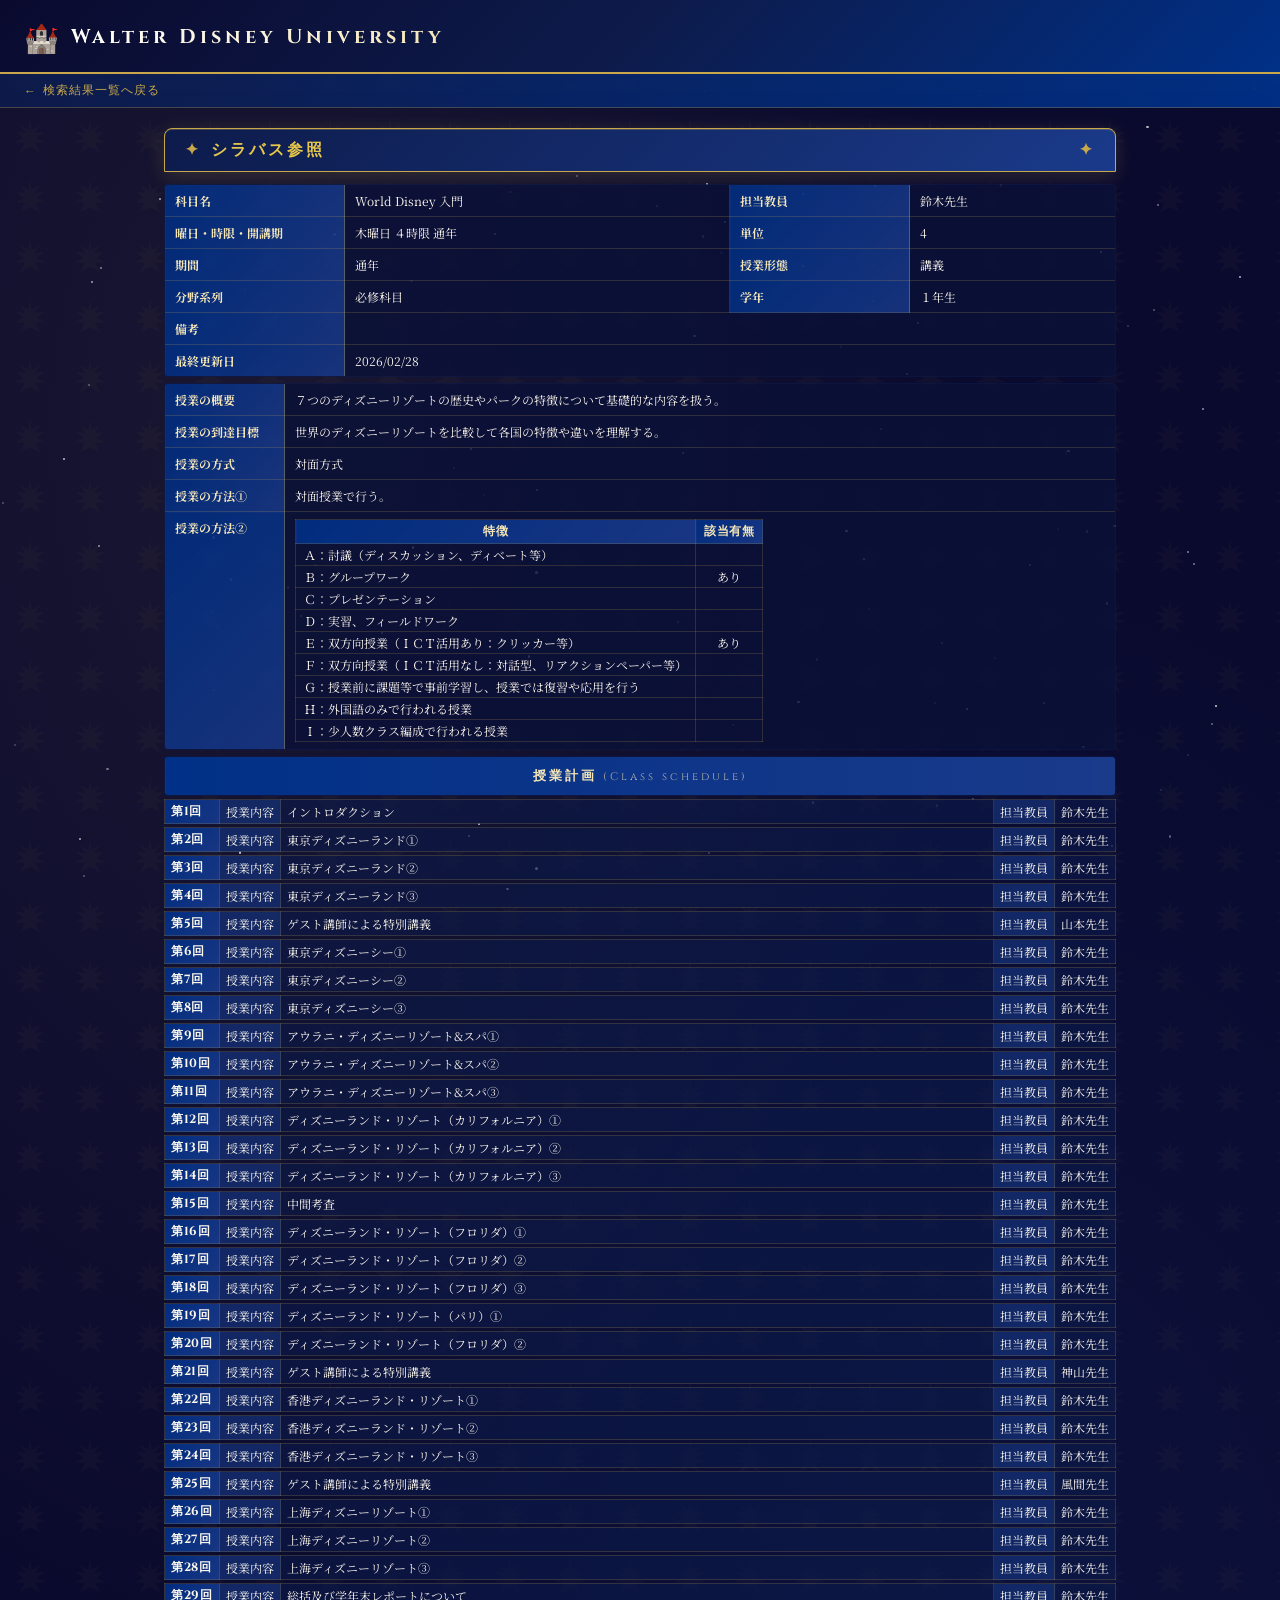
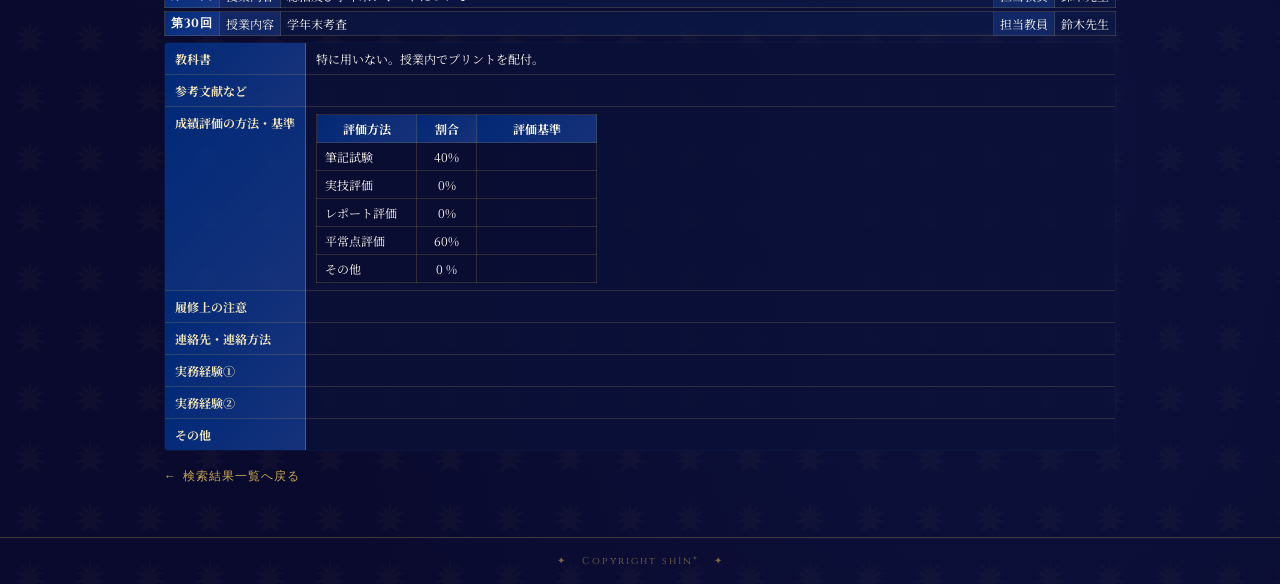
==== commit ab3a2fa3: "Update copyright information in HTML file" ====
--- a/00_通年/000404_World Disney 入門.html
+++ b/00_通年/000404_World Disney 入門.html
@@ -19,7 +19,6 @@
     <span class="castle-icon">🏰</span>
     <span class="portal-text">Walter Disney University</span>
   </div>
-  <div class="header-right">✦ Copyright sh1n* ✦</div>
 </div>
 
 <!-- Header links -->
@@ -511,7 +510,7 @@
 </div>
 
 <div class="footer-bottom">
-  ✦ &nbsp; Walter Disney University &nbsp; ✦
+  ✦ &nbsp; Copyright sh1n* &nbsp; ✦
 </div>
 
 <script>
@@ -533,4 +532,4 @@
   }
 </script>
 </body>
-</html>+</html>
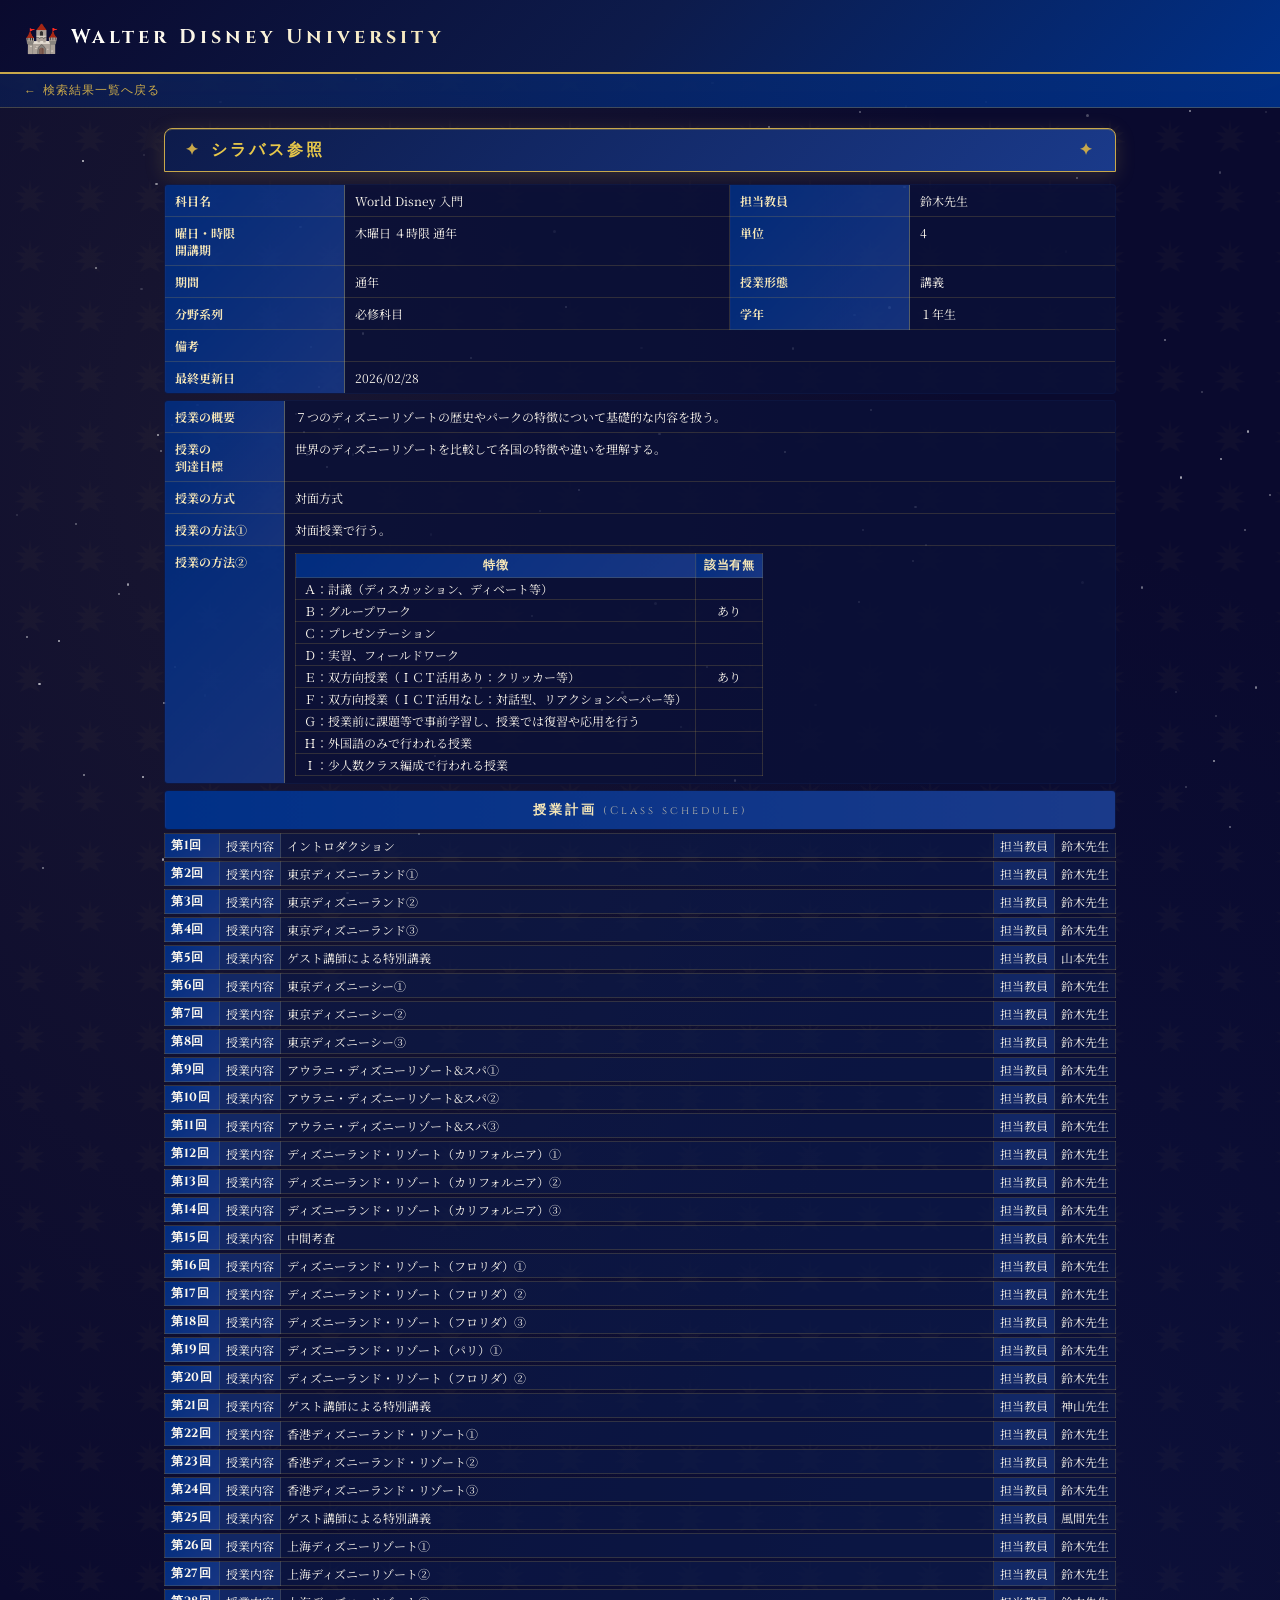
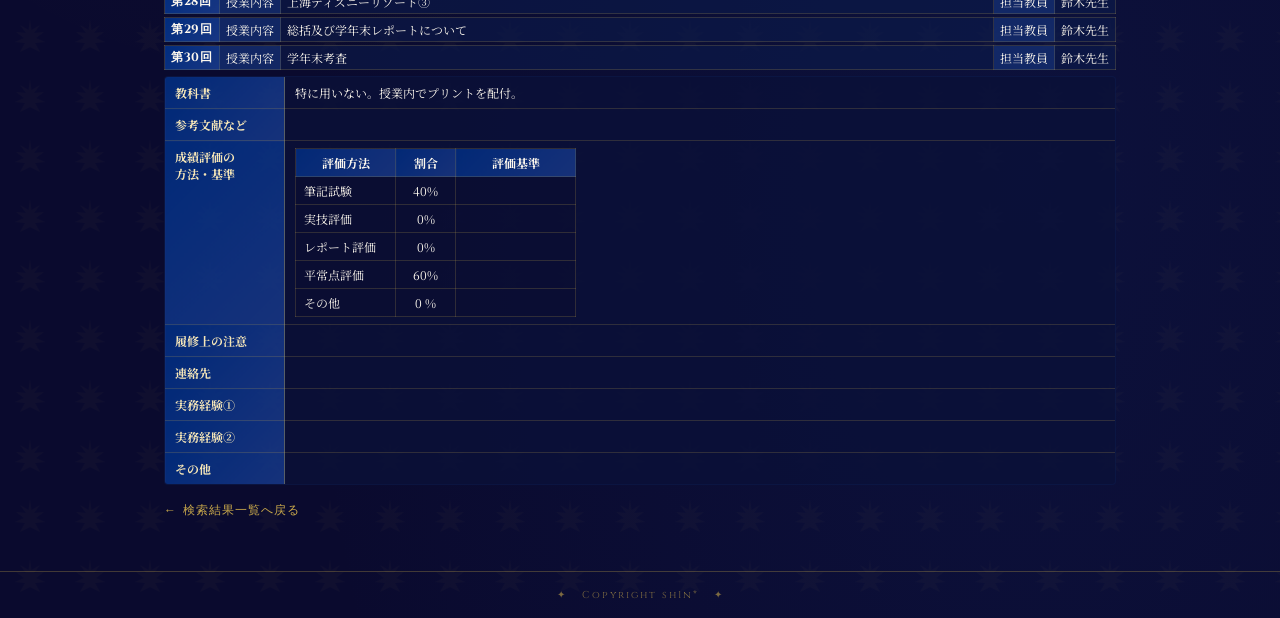
==== commit 67bd436d: "Update labels for course schedule and evaluation criteria" ====
--- a/00_通年/000404_World Disney 入門.html
+++ b/00_通年/000404_World Disney 入門.html
@@ -39,7 +39,7 @@
       <td class="value">鈴木先生</td>
     </tr>
     <tr>
-      <td class="label">曜日・時限・開講期</td>
+      <td class="label">曜日・時限</br>開講期</td>
       <td class="value">木曜日 ４時限 通年</td>
       <td class="label">単位</td>
       <td class="value">4</td>
@@ -78,7 +78,7 @@
     </tr>
 
     <tr>
-      <td class="label" style="width:120px;">授業の到達目標</td>
+      <td class="label" style="width:120px;">授業の</br>到達目標</td>
       <td class="value">
         世界のディズニーリゾートを比較して各国の特徴や違いを理解する。
       </td>
@@ -440,7 +440,7 @@
       <td class="value"></td>
     </tr>
     <tr>
-      <td class="label" style="width:120px;">成績評価の方法・基準</td>
+      <td class="label" style="width:120px;">成績評価の</br>方法・基準</td>
       <td class="value">
         <table class="assess-table" style="width:auto;">
           <tr>
@@ -482,7 +482,7 @@
     </tr>
 
     <tr>
-      <td class="label" style="width:120px;">連絡先・連絡方法</td>
+      <td class="label" style="width:120px;">連絡先</td>
       <td class="value"></td>
     </tr>
 
--- a/Setting/syllabus.css
+++ b/Setting/syllabus.css
@@ -350,4 +350,28 @@
     font-size: 10px;
     letter-spacing: 2px;
     margin-top: 20px;
-  }+  }
+
+
+ @media screen and (max-width: 600px) {
+      body {
+        overflow-x: hidden;
+      }
+      .main-wrapper {
+        transform: scale(0.72);
+        transform-origin: top left;
+        width: calc(100% / 0.72);
+      }
+      .info-table td.label {
+        width: 72px !important;
+        min-width: 72px !important;
+        max-width: 72px !important;
+        font-size: 11px !important;
+        padding: 3px 4px !important;
+        word-break: break-all;
+      }
+      .schedule-table td {
+        font-size: 11px !important;
+        padding: 2px 3px !important;
+      }
+    }
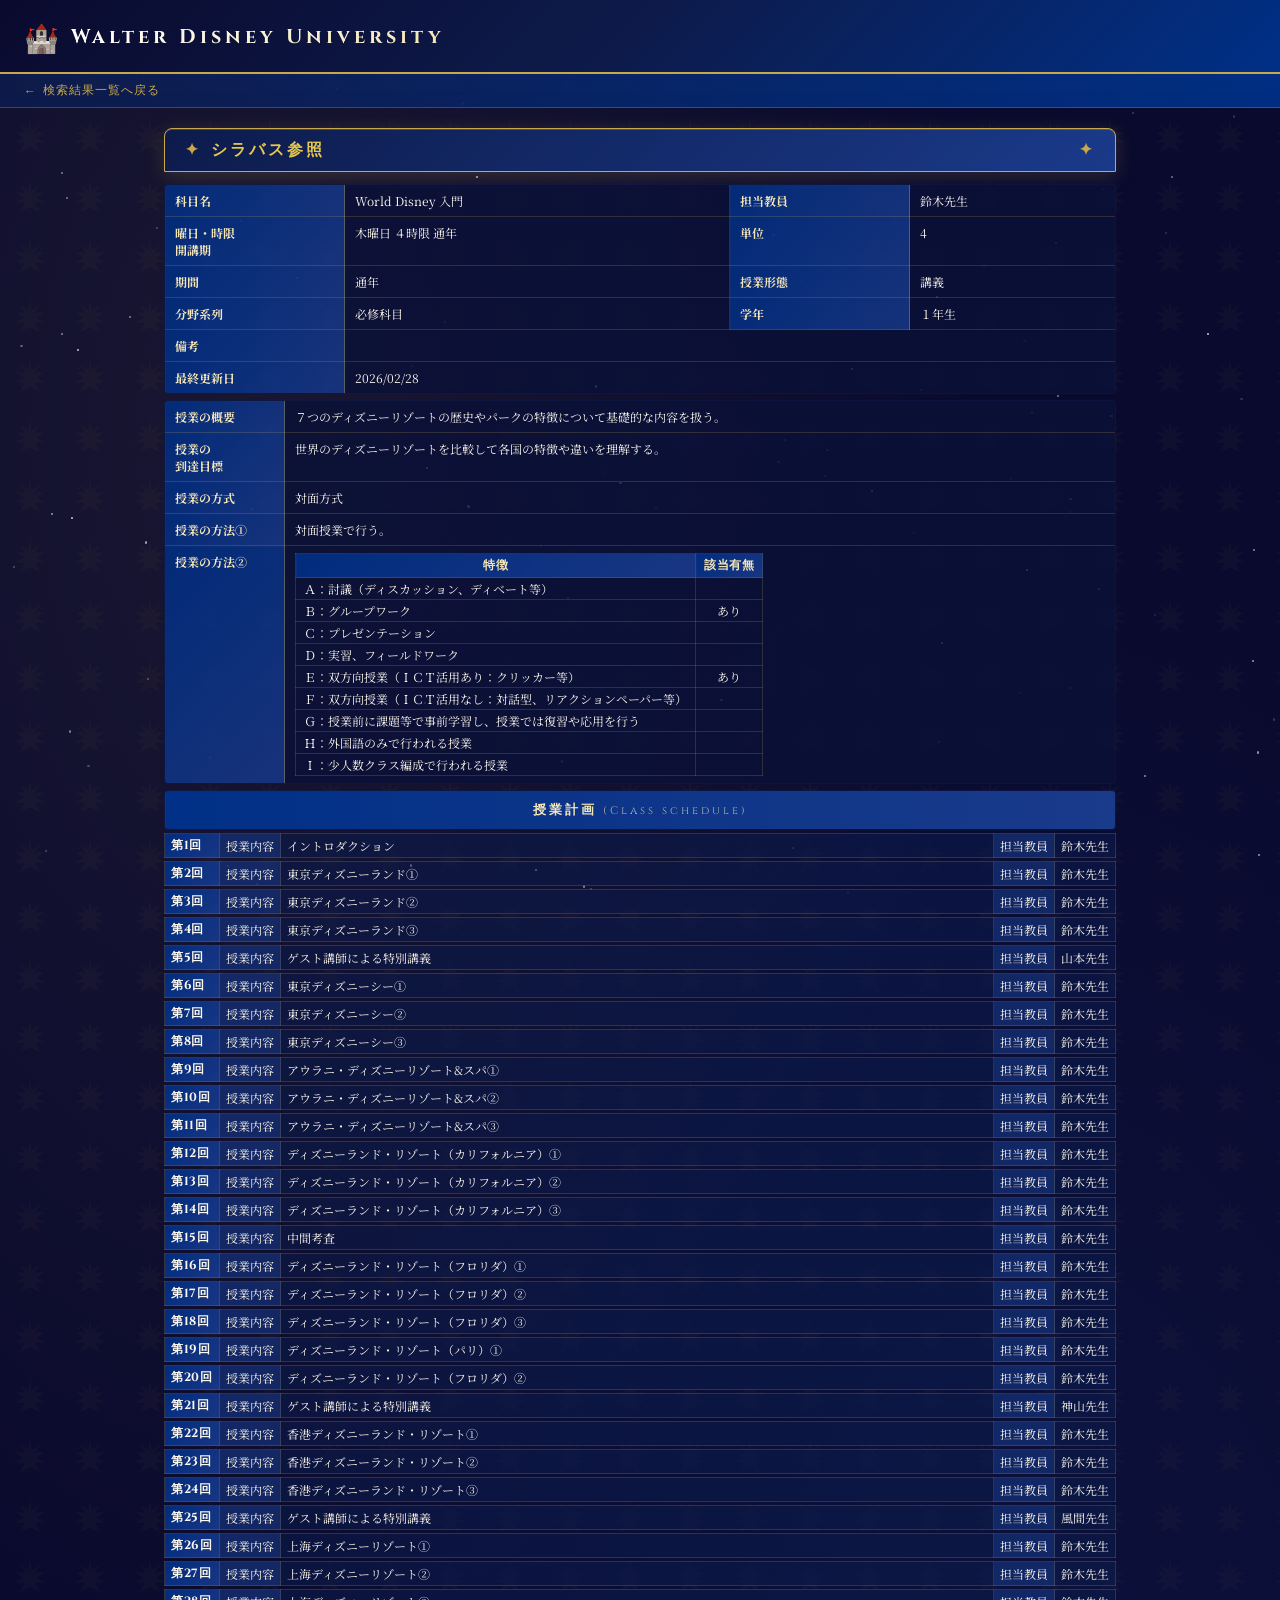
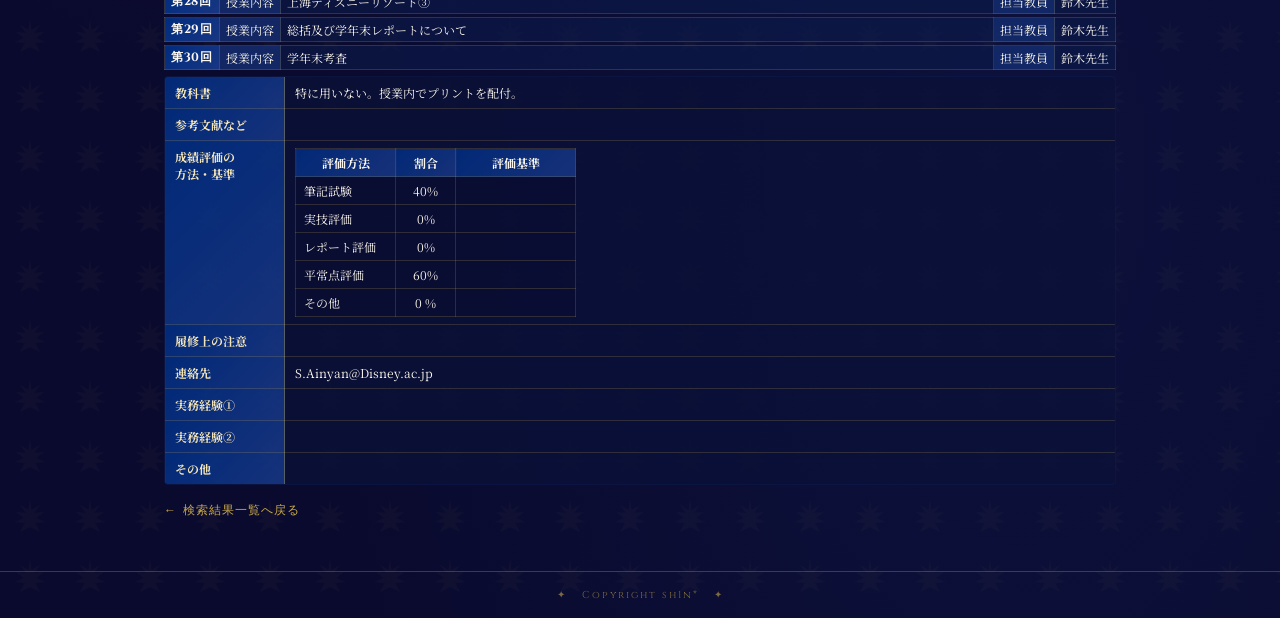
==== commit 8b04d825: "Add contact email for Disney entry" ====
--- a/00_通年/000404_World Disney 入門.html
+++ b/00_通年/000404_World Disney 入門.html
@@ -483,7 +483,7 @@
 
     <tr>
       <td class="label" style="width:120px;">連絡先</td>
-      <td class="value"></td>
+      <td class="value">S.Ainyan@Disney.ac.jp</td>
     </tr>
 
     <tr>
